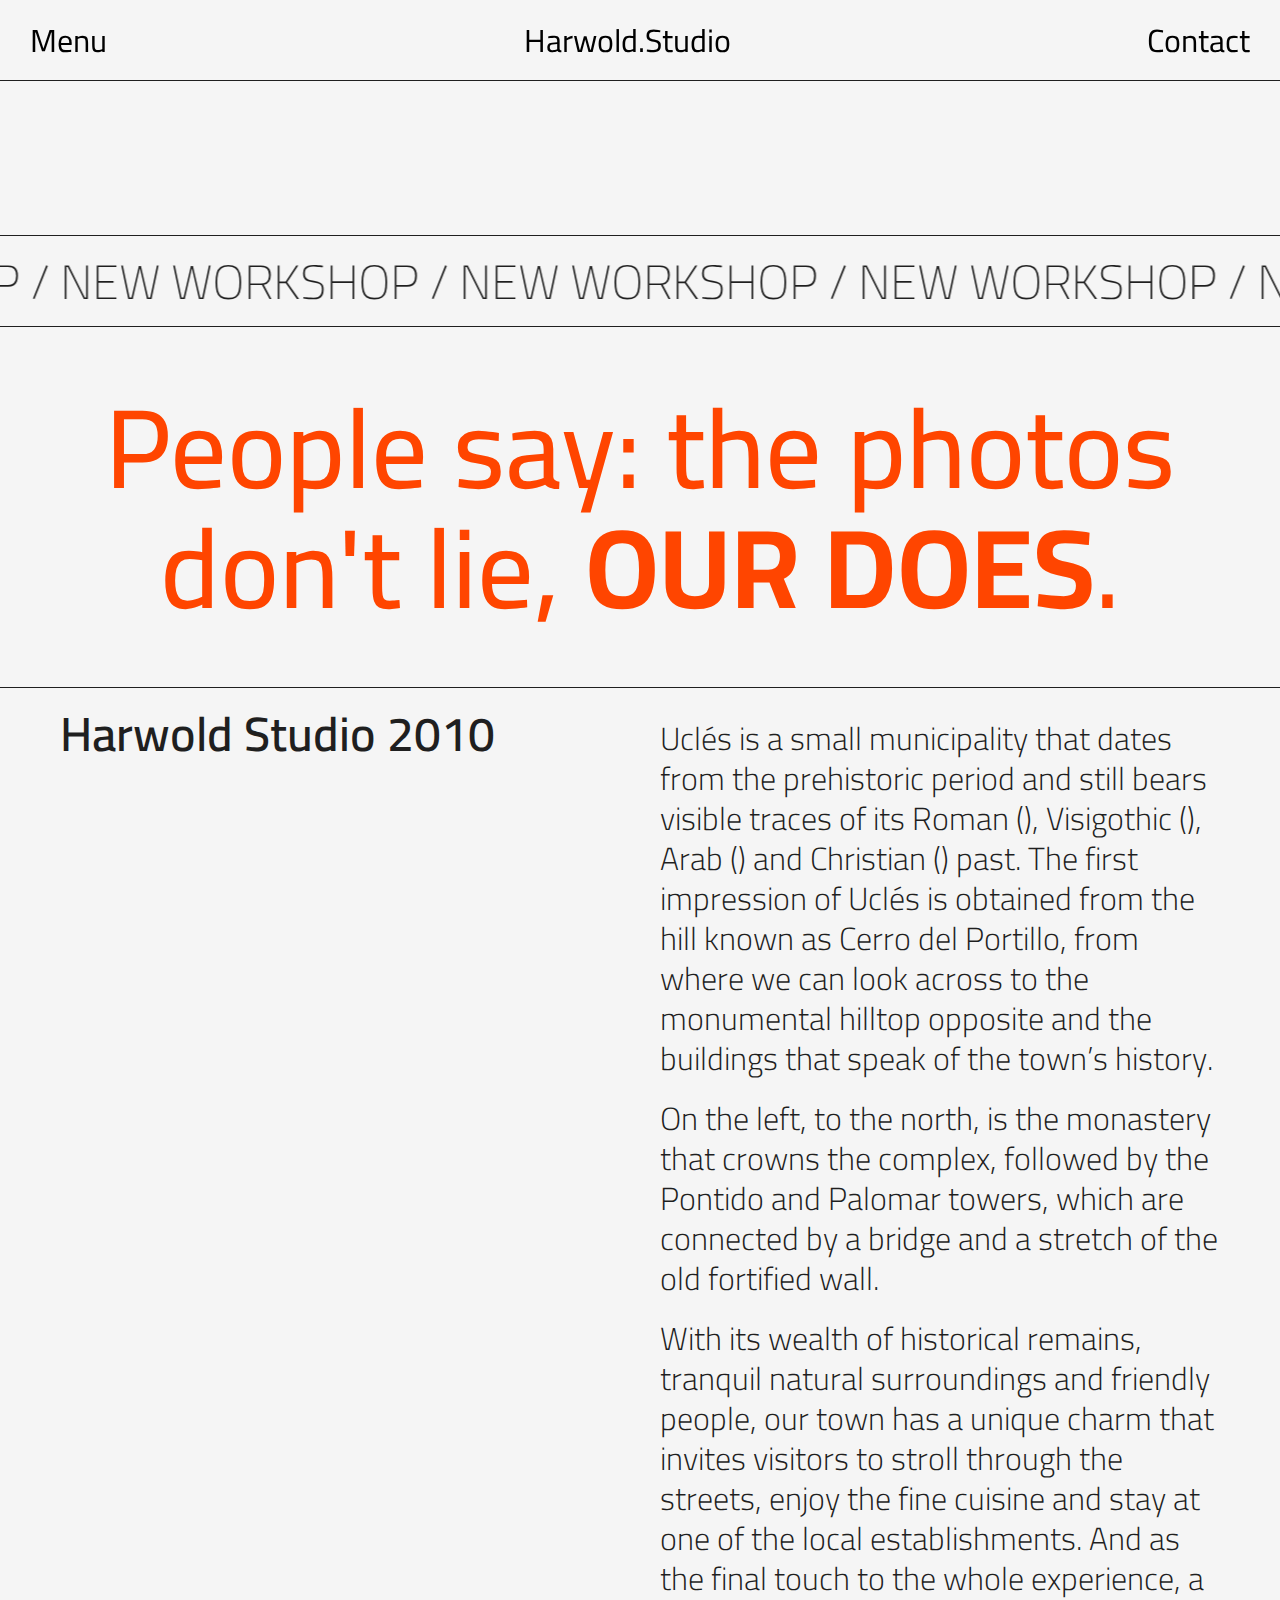
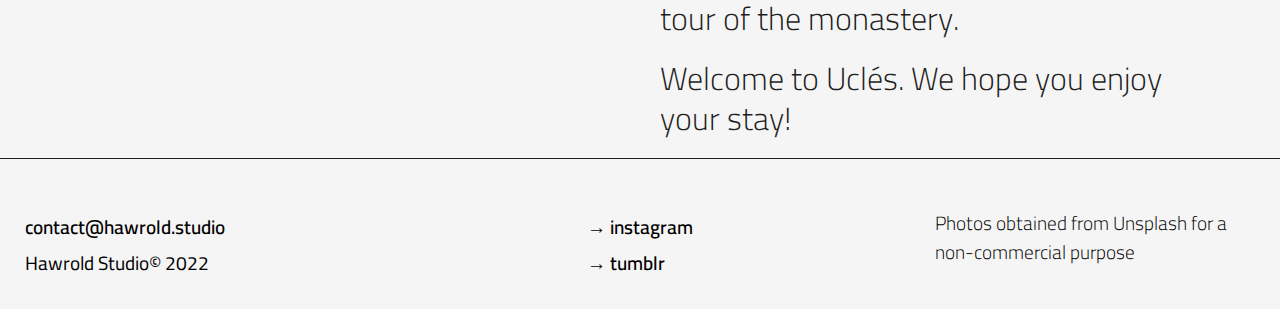
==== index.html @ 2b459b11 "miprimerproyecto" ====
<!DOCTYPE html>
<html lang="en">
<head>
    <meta charset="UTF-8">
    <meta http-equiv="X-UA-Compatible" content="IE=edge">
    <meta name="viewport" content="width=device-width, initial-scale=1.0">
    <link rel="stylesheet" href="css/style.css">
    <link href="https://fonts.googleapis.com/css2?family=Cairo:wght@200;300;400;500;600;700;800;900&family=Space+Mono:ital,wght@0,400;0,700;1,400;1,700&display=swap" rel="stylesheet">
    <title>Inicio</title>
</head>
<body class="bodymedidas">
    <header>
		<nav>
			<ul class="ulmenu">
				<li><a class="alinea" href="menu.html">Menu</a></li>
                <li><a class="alinea" href="index.html">Harwold.Studio</a></li>
				<li><a class="alinea" href="contact.html">Contact</a></li>
			</ul>
		</nav>
	</header> 
    <main>
        <section class="section1">
            <video src="img/index/pexels-cottonbro-5494004.mp4" autoplay muted loop></video>
            <div>
                <marquee width="100%"  scrolldelay="120" scrollamount="20" direction="left" loop="-1"> NEW WORKSHOP / NEW WORKSHOP / NEW WORKSHOP / NEW WORKSHOP / NEW WORKSHOP / NEW WORKSHOP / NEW WORKSHOP /</marquee>
            </div>
            <h1>
                    <span>People say:</span> 
                    <span>the photos don't lie, <strong>OUR DOES</strong>.</span>
            </h1>
            <!--<h1>
                <span class="p-atributo"> (David Lachapelle)</span>
            </h1>-->

        </section>
        <section class="section2 grid-container2">
            <div>
                <h4>Harwold Studio 2010</h4>
            </div>
            <div class="description">
                <p>Uclés is a small municipality that dates from the prehistoric period and still bears visible traces of its Roman (), Visigothic (), Arab () and Christian () past.
        
                    The first impression of Uclés is obtained from the hill known as Cerro del Portillo, from where we can look across to the monumental hilltop opposite and the buildings that speak of the town’s history.<p> On the left, to the north, is the monastery that crowns the complex, followed by the Pontido and Palomar towers, which are connected by a bridge and a stretch of the old fortified wall.</p>
                    
                    <p>With its wealth of historical remains, tranquil natural surroundings and friendly people, our town has a unique charm that invites visitors to stroll through the streets, enjoy the fine cuisine and stay at one of the local establishments. And as the final touch to the whole experience, a tour of the monastery.</p>
                    
                    <p>Welcome to Uclés. We hope you enjoy your stay!</p>
                </p>
            </div>
        </section>
    </main>
    
    <footer id="footer">
        <div>
            <ul>
                <ol><a class="col col3" href="mailto:contact@rhawrold.studio">contact@hawrold.studio</a></ol>
                <ol class="col">Hawrold Studio© 2022</ol>
            </ul>
        </div>
        <div>
            <ul>
                <ol><a class="col col3" href="https://www.instagram.com/tammose/">→ instagram</a></ol>
                <ol><a class="col col3" href="https://www.behance.net/tamose">→ tumblr</a></ol>
            </ul>
        </div>
        <div>
            <ul>
                <p class="col col2">Photos obtained from Unsplash
                    for a non-commercial purpose</p>
            </ul>
        </div>
</footer>
</body>
</html>
---- css/style.css ----
* {
    margin: 0;
    padding: 0;
}

/*Para que los links no tengan subrayado*/
a:link,
a:visited,
a:active {
    text-decoration: none;
}

/* ---BODY--- */

body {
    background: floralwhite;
    background: whitesmoke;
    width: 100%;
    height: auto;

}


.bodymenu {
    background-color: orangered;
}




/* ---HEADER--- */


header {

    width: auto;
    height: 10%;
    top: 0px;
    position: -webkit-sticky;
    /* Safari */
    position: sticky;

}

/*.header{
border-bottom: 1px solid black;
    }*/

.ulmenu {
    display: flex;
    justify-content: space-between;

}

li {
    display: inline-block;
    margin: 10px;
}


a {
    color: orangered;
    /*color: yellow;*/
    color: #1f1f1f;
    font-family: 'Cairo', sans-serif;
    font-size: 2rem;
    padding-left: 20px;
    padding-right: 20px;
}

.alinea:hover {
    text-decoration-line: underline;
}

.ainfo {
    color: orangered;
    font-family: 'Cairo', sans-serif;
    font-size: 2rem;
    padding-left: 20px;
    padding-right: 20px;
}



/* atributo al LOGO */
.logo {
    width: 40px;
    height: auto;
}

/*---img INDEX ---*/

main {
    width: 100%;
    overflow: hidden;
}

.section1 {

    border-top: 1px solid #1f1f1f;
    text-align: center;
}

video {
    object-fit: cover;
    width: 100%;
    height: 50%;
    z-index: -1;

}

h1 {
    font-family: 'Cairo', sans-serif;
    color: #1f1f1f;
    color: orangered;
    font-weight: 500;
    font-size: 7rem;
    line-height: 120px;
    text-align: center;
    padding: 60px;
    margin-top: 0px;
}

.p-atributo {
    font-size: 3rem;
}


marquee {
    width: 100%;
    height: auto;
    font-weight: 100;
    font-size: 3rem;
    color: orangered;
    color: #1f1f1f;
    background-color: orangered;
    /*background-color: yellow;*/
    background-color: whitesmoke;
    font-family: 'Cairo', sans-serif;
    border-bottom: 1px solid #1f1f1f;
    border-top: 1px solid #1f1f1f;
    display: flex;
    justify-content: end;
    margin-top: 0px;


}

.section2 {
    width: 100%;
    border-top: 1px solid #1f1f1f;


}

.grid-container2 {
    display: grid;
    grid-template-columns: repeat(2, 1fr);
    grid-auto-rows: 1200px;
}


.description {
    font-family: 'Cairo', sans-serif;
    font-weight: 300;
    font-size: 2rem;
    color: #1f1f1f;
    text-align: left;
    padding-right: 60px;
    padding-top: 30px;
    line-height: 2.5rem;
}

h4 {
    font-family: 'Cairo', sans-serif;
    font-weight: 600;
    font-size: 3rem;
    color: #1f1f1f;
    padding-left: 60px;
    text-align: left;
    margin: 0;
}

p {
    margin-bottom: 20px;

}

/*------ MENU ------*/

#ol {
    border-bottom: 1px solid #1f1f1f;
    padding-left: 90px;

}

.olmenu {
    font-size: 4.3rem;
    color: white;
}

.ulol {
    width: 100%;
    padding-top: 10%;
}



/*--- INFO ---*/



.bodyinfo {
    background-color: rgb(100, 100, 100);
}



h5 {
    font-family: 'Cairo', sans-serif;
    font-weight: 600;
    font-size: 10rem;
    color: #1f1f1f;
    padding: 30px;
    margin: 0px;
}

.grid-container3 {
    display: grid;
    grid-template-columns: repeat(3, 1fr);
    grid-auto-rows: auto;
    grid-gap: 30px;
    margin: 30px;
}

.item1:nth-child(5) {
    grid-column-start: span 2;

}

.item1 {
    width: 100%;
    overflow: hidden;
}

.imginfo {
    width: 85%;
    /*border: 1px solid orangered;*/

}

/*----trying animation-----*/

.slide-top {
    -webkit-animation: slide-top 3s cubic-bezier(0.165, 0.840, 0.440, 1.000) both;
    animation: slide-top 3s cubic-bezier(0.165, 0.840, 0.440, 1.000) both;
}

/* ----------------------------------------------
 * Generated by Animista on 2021-12-4 12:16:3
 * Licensed under FreeBSD License.
 * See http://animista.net/license for more info. 
 * w: http://animista.net, t: @cssanimista
 * ---------------------------------------------- */

/**
 * ----------------------------------------
 * animation slide-top
 * ----------------------------------------
 */
@-webkit-keyframes slide-top {
    0% {
        -webkit-transform: translateY(0);
        transform: translateY(0);
    }

    100% {
        -webkit-transform: translateY(-100px);
        transform: translateY(-100px);
    }
}

@keyframes slide-top {
    0% {
        -webkit-transform: translateY(0);
        transform: translateY(0);
    }

    100% {
        -webkit-transform: translateY(-100px);
        transform: translateY(-100px);
    }
}




.pinfo {
    font-family: 'Cairo', sans-serif;
    font-weight: 800;
    font-size: 2rem;
    color: #1f1f1f;
    margin: 0;
}

.pinfo2 {
    font-family: 'Cairo', sans-serif;
    font-weight: 400;
    font-size: 1.5rem;
    color: #1f1f1f;
}

.pinfo3 {
    font-family: 'Cairo', sans-serif;
    font-weight: 400;
    font-size: 1.3rem;
    line-height: 2rem;
    color: #1f1f1f;
    width: 80%;
}

/*---- WEDDING GRIDS ----*/




section {
    display: block;
    width: 100%;
    height: auto;
    overflow: hidden;
    /*display: flex;
    flex-direction: column;*/
}

h2 {
    width: 100%;
    height: auto;
    position: relative;
    margin-top: 0px;
    padding-top: 50px;
    padding-bottom: 30px;
    border-top: 1px solid #1f1f1f;

    color: orangered;
    /*color: yellow;*/
    -webkit-text-stroke: 0.75px #1f1f1f;
    font-family: 'Cairo', sans-serif;
    font-weight: 500;
    font-size: 6.5rem;
    text-align: center;
    line-height: 120px;
}

.grid-container {
    display: grid;
    grid-template-columns: repeat(2, 1fr);
    grid-auto-rows: 900px;
    grid-gap: 0px;
    /*border-left: 1px solid black;*/

}

.item:nth-child(3) {
    grid-column-start: span 2;

}

.item:nth-child(6) {
    grid-column-start: span 2;
}

.item {
    overflow: hidden;
    height: 840px;
    padding: 30px;
    /*border-top: 1px solid black;
    border-right:1px solid black;*/
}

.imagenlove {
    width: 100%;
    height: 85%;
    object-fit: cover;
}

.imagen:hover {
    filter: opacity(.5);
}

@keyframes mianimation {}

h3 {
    border-top: 1px solid #1f1f1f;
    font-family: 'Cairo', sans-serif;
    font-weight: 400;
    font-size: 2rem;
    color: orangered;
    line-height: 2rem;
    /*color: yellow;*/
    margin-top: 40px;
    padding-bottom: 0px;

}

/*------FASHION----------*/


.item3:nth-child(2) {
    grid-column-start: span 2;
}

.item3:nth-child(3) {
    grid-column-start: span 3;
}

.item3:nth-child(5) {
    grid-column-start: span 2;
}



/*-------CONTACT---------*/


form {
    display: block;
    justify-content: flex-start;
    font-family: 'Cairo', sans-serif;
    font-weight: 400;
    font-size: 2rem;
    color: orangered;
    width: 50%;
    margin: 0%;
}

.dentrodebox {
    font-size: 4rem;
    font-family: 'Cairo', sans-serif;
    background: none;
    border: 0px;
    width: 800px;
    color: rgb(100, 100, 100);

}

.contact {
    padding-left: 0px;
    padding-right: 100px;
    width: 250px;
    margin: 0;
}


/*----FOOTER-----*/




#footer {
    width: 100%;
    height: 100px;
    border-top: 1px solid #1f1f1f;
    display: flex;
    justify-content: space-between;
    padding-top: 50px;
    bottom: 0;
}

.col {
    color: orangered;
    /*color: yellow;*/
    color: black;
    font-family: 'Cairo', sans-serif;
    font-size: 1.2rem;
    padding-left: 25px;
    padding-right: 25px;
    width: 320px;


}

.col2 {
    line-height: 150%;
    font-weight: 300;
    text-align: right;
}

.col3 {
    font-weight: 600;
    font-size: 1.3rem;

}



/*-----------------------------------*/
/*---- RESPONSIVE (AYUDAME JEBUS)----*/

@media(min-width: 320px) {


    a {
        color: orangered;
        /*color: yellow;*/
        color: #1f1f1f;
        font-family: 'Cairo', sans-serif;
        font-size: 1.2rem;
        padding-left: 5px;
        padding-right: 5px;
    }

    .ainfo {
        color: orangered;
        font-family: 'Cairo', sans-serif;
        font-size: 1.2rem;
        padding-left: 5px;
        padding-right: 5px;
    }


    /*--INDEX---*/

    marquee {
        font-size: 1.5rem;
    }

    .section2 {
        width: 100%;
        padding-top: 0px;


    }

    .grid-container2 {
        display: grid;
        grid-template-columns: repeat(1, 1fr);
        grid-auto-rows: auto;
    }


    .description {
        font-size: 1rem;
        padding-right: 20px;
        padding-left: 20px;
        padding-top: 40px;
        line-height: 1.3rem;
    }

    h4 {
        font-size: 2rem;
        padding-left: 20px;
        text-align: left;
        margin: 0;
    }

    p {
        margin-bottom: 20px;

    }

    /*------ MENU ------*/

    #ol {
        padding-left: 20px;

    }

    .olmenu {
        font-size: 2.3rem;
    }

    .ulol {
        width: 100%;
        padding-top: 30%;
    }

    /*------ INFO ------*/

    h5 {
        font-size: 5rem;
        padding: 30px;
    }

    .grid-container3 {
        display: grid;
        grid-template-columns: repeat(1, 1fr);
        grid-auto-rows: auto;
        grid-gap: 10px;
        margin: 10px;
    }

    .item1:nth-child(5) {
        grid-column-start: span 1;

    }

    .item1 {
        width: 100%;
        overflow: hidden;
    }

    .imginfo {
        width: 85%;
        /*border: 1px solid orangered;*/
    }

    .pinfo {
        font-family: 'Cairo', sans-serif;
        font-weight: 800;
        font-size: 2rem;
        color: #1f1f1f;
        margin: 0;
    }

    .pinfo2 {
        font-family: 'Cairo', sans-serif;
        font-weight: 400;
        font-size: 1.5rem;
        color: #1f1f1f;
    }

    .pinfo3 {
        font-family: 'Cairo', sans-serif;
        font-weight: 400;
        font-size: 1.3rem;
        line-height: 2rem;
        color: #1f1f1f;
        width: 80%;
    }

    /*--Wedding--*/

    h1 {
        font-size: 3.1rem;
        text-align: center;
        line-height: 60px;
    }

    .grid-container {
        display: grid;
        grid-template-columns: repeat(1, 1fr);
        grid-auto-rows: 430px;

    }

    .item:nth-child(3) {
        grid-column-start: span 1;

    }

    .item:nth-child(6) {
        grid-column-start: span 1;
    }

    .item {
        height: 380px;
        padding: 20px;
    }

    h3 {
        font-size: 1.5rem;
        color: orangered;
        /*color: yellow;*/
        margin-top: 20px;
        padding-bottom: 0px;

    }

    .imagenlove {
        width: 100%;
        height: 85%;
        object-fit: cover;
    }

    /*------FASHION----------*/


    .item3:nth-child(2) {
        grid-column-start: span 1;
    }

    .item3:nth-child(3) {
        grid-column-start: span 1;
    }

    .item3:nth-child(5) {
        grid-column-start: span 1;
    }

    /*-------CONTACT---------*/


    form {
        font-family: 'Cairo', sans-serif;
        font-weight: 400;
        font-size: 2rem;
        color: orangered;
    }

    .dentrodebox {
        font-size: 1.7rem;
        width: 310px;


    }

    .contact {
        padding-left: 0px;
        padding-right: 100px;
        width: 250px;
    }

    /*---FOOTER---*/

    .col {
        font-size: 1.2rem;
        padding-left: 25px;
        padding-right: 25px;
        width: 250px;
        text-align: left;
    }

    #footer {
        width: 100%;
        flex-direction: column;
        padding-top: 50px;

    }

}

@media screen and (min-width: 768px) {



    a {
        color: orangered;
        /*color: yellow;*/
        color: black;
        font-family: 'Cairo', sans-serif;
        font-size: 1.5rem;
        padding-left: 20px;
        padding-right: 20px;
    }

    .ainfo {
        color: orangered;
        font-family: 'Cairo', sans-serif;
        font-size: 1.5rem;
        padding-left: 20px;
        padding-right: 20px;
    }

    h1 {
        font-size: 5.5rem;
        text-align: center;
        line-height: 100px;
    }

    /*--INDEX---*/

    marquee {
        font-size: 3rem;
    }

    .section2 {
        padding-top: 0px;


    }

    .grid-container2 {
        display: grid;
        grid-template-columns: repeat(2, 1fr);
        grid-auto-rows: auto;
    }

    .description {
        font-size: 1.2rem;
        text-align: left;
        padding-right: 20px;
        padding-top: 20px;
        line-height: 1.5rem;
    }

    h4 {
        font-size: 2rem;
        padding-left: 20px;
        text-align: left;
        margin: 0;
    }

    p {
        margin-bottom: 20px;

    }

    /*------ MENU ------*/

    #ol {
        padding-left: 90px;

    }

    .olmenu {
        font-size: 4.3rem;
    }

    .ulol {
        width: 100%;
        padding-top: 20%;
    }

    /*------ INFO ------*/

    h5 {
        font-size: 10rem;
        padding: 30px;
    }

    .grid-container3 {
        display: grid;
        grid-template-columns: repeat(3, 1fr);
        grid-auto-rows: auto;
        grid-gap: 30px;
        margin: 30px;
    }

    .item1:nth-child(5) {
        grid-column-start: span 2;

    }

    .item1 {
        width: 100%;
        overflow: hidden;
    }

    .imginfo {
        width: 85%;
        /*border: 1px solid orangered;*/
    }

    .pinfo {
        font-family: 'Cairo', sans-serif;
        font-weight: 800;
        font-size: 2rem;
        color: #1f1f1f;
        margin: 0;
    }

    .pinfo2 {
        font-family: 'Cairo', sans-serif;
        font-weight: 400;
        font-size: 1.5rem;
        color: #1f1f1f;
    }

    .pinfo3 {
        font-family: 'Cairo', sans-serif;
        font-weight: 400;
        font-size: 1.3rem;
        line-height: 2rem;
        color: #1f1f1f;
        width: 80%;
    }



    /*--Wedding--*/


    .grid-container {
        display: grid;
        grid-template-columns: repeat(2, 1fr);
        grid-auto-rows: 490px;
    }

    .item:nth-child(3) {
        grid-column-start: span 2;

    }

    .item:nth-child(6) {
        grid-column-start: span 2;
    }

    .item {
        height: 430px;
    }

    .imagenlove {
        width: 100%;
        height: 85%;
        object-fit: cover;
    }

    h3 {
        border-top: 1px solid black;
        font-family: 'Cairo', sans-serif;
        font-weight: 400;
        font-size: 1.5rem;
        color: orangered;
        /*color: yellow;*/
        margin-top: 30px;
        padding-bottom: 0px;

    }

    /*------FASHION----------*/


    .item3:nth-child(2) {
        grid-column-start: span 2;
    }

    .item3:nth-child(3) {
        grid-column-start: span 3;
    }

    .item3:nth-child(5) {
        grid-column-start: span 2;
    }

    /*-------CONTACT---------*/


    form {
        font-size: 1.8rem;

    }

    .dentrodebox {
        font-size: 3.8rem;
        width: 750px;

    }

    .contact {
        padding-left: 0px;
        padding-right: 100px;
        width: 250px;
    }

    /*---FOOTER---*/

    .col {
        font-size: 1rem;
        padding-left: 25px;
        padding-right: 25px;
        width: 250px;
    }

    #footer {
        width: 100%;
        flex-direction: row;
        padding-top: 50px;
    }
}




@media screen and (min-width: 1200px) {


    a {
        color: orangered;
        /*color: yellow;*/
        color: black;
        font-family: 'Cairo', sans-serif;
        font-size: 2rem;
        padding-left: 20px;
        padding-right: 20px;
    }

    .ainfo {
        color: orangered;
        font-family: 'Cairo', sans-serif;
        font-size: 2rem;
        padding-left: 20px;
        padding-right: 20px;
    }

    h1 {
        font-size: 7rem;
        text-align: center;
        line-height: 120px;
    }

    /*--INDEX---*/

    marquee {
        font-size: 3rem;
    }

    .section2 {
        padding-top: 0px;


    }

    .grid-container2 {
        display: grid;
        grid-template-columns: repeat(2, 1fr);
        grid-auto-rows: auto;
    }


    .description {
        font-size: 2rem;
        text-align: left;
        padding-right: 60px;
        padding-top: 30px;
        line-height: 2.5rem;
    }

    h4 {
        font-size: 3rem;
        padding-left: 60px;
        text-align: left;
        margin: 0;
    }

    p {
        margin-bottom: 20px;

    }

    /*------ MENU ------*/

    #ol {
        padding-left: 90px;

    }

    .olmenu {
        font-size: 4.3rem;
    }

    .ulol {
        width: 100%;
        padding-top: 10%;
    }

    /*------ INFO ------*/

    h5 {
        font-size: 10rem;
        padding: 30px;
    }

    .grid-container3 {
        display: grid;
        grid-template-columns: repeat(3, 1fr);
        grid-auto-rows: auto;
        grid-gap: 30px;
        margin: 30px;
    }

    .item1:nth-child(5) {
        grid-column-start: span 2;

    }

    .item1 {
        width: 100%;
        overflow: hidden;
    }

    .imginfo {
        width: 85%;
        /*border: 1px solid orangered;*/
    }

    .pinfo {
        font-family: 'Cairo', sans-serif;
        font-weight: 800;
        font-size: 2rem;
        color: #1f1f1f;
        margin: 0;
    }

    .pinfo2 {
        font-family: 'Cairo', sans-serif;
        font-weight: 400;
        font-size: 1.5rem;
        color: #1f1f1f;
    }

    .pinfo3 {
        font-family: 'Cairo', sans-serif;
        font-weight: 400;
        font-size: 1.3rem;
        line-height: 2rem;
        color: #1f1f1f;
        width: 80%;
    }


    /*--Wedding--*/


    .grid-container {
        grid-auto-rows: 800px;
        display: grid;
        grid-template-columns: repeat(2, 1fr);

    }

    .item:nth-child(3) {
        grid-column-start: span 2;

    }

    .item:nth-child(6) {
        grid-column-start: span 2;
    }

    .item {
        height: 760px;
    }

    h3 {
        font-size: 2rem;
        color: orangered;
        /*color: yellow;*/
        margin-top: 40px;
        padding-bottom: 0px;

    }

    .imagenlove {
        width: 100%;
        height: 85%;
        object-fit: cover;
    }

    /*------FASHION----------*/


    .item3:nth-child(2) {
        grid-column-start: span 2;
    }

    .item3:nth-child(3) {
        grid-column-start: span 3;
    }

    .item3:nth-child(5) {
        grid-column-start: span 2;
    }

    /*-------CONTACT---------*/


    form {
        font-size: 2rem;
    }

    .dentrodebox {
        font-size: 4rem;
        width: 800px;

    }

    .contact {
        padding-left: 0px;
        padding-right: 100px;
        width: 250px;
    }

    /*---FOOTER---*/

    .col {
        font-size: 1.2rem;
        padding-left: 25px;
        padding-right: 25px;
        width: 320px;
    }

    #footer {
        width: 100%;
        flex-direction: row;
        padding-top: 50px;
    }
}
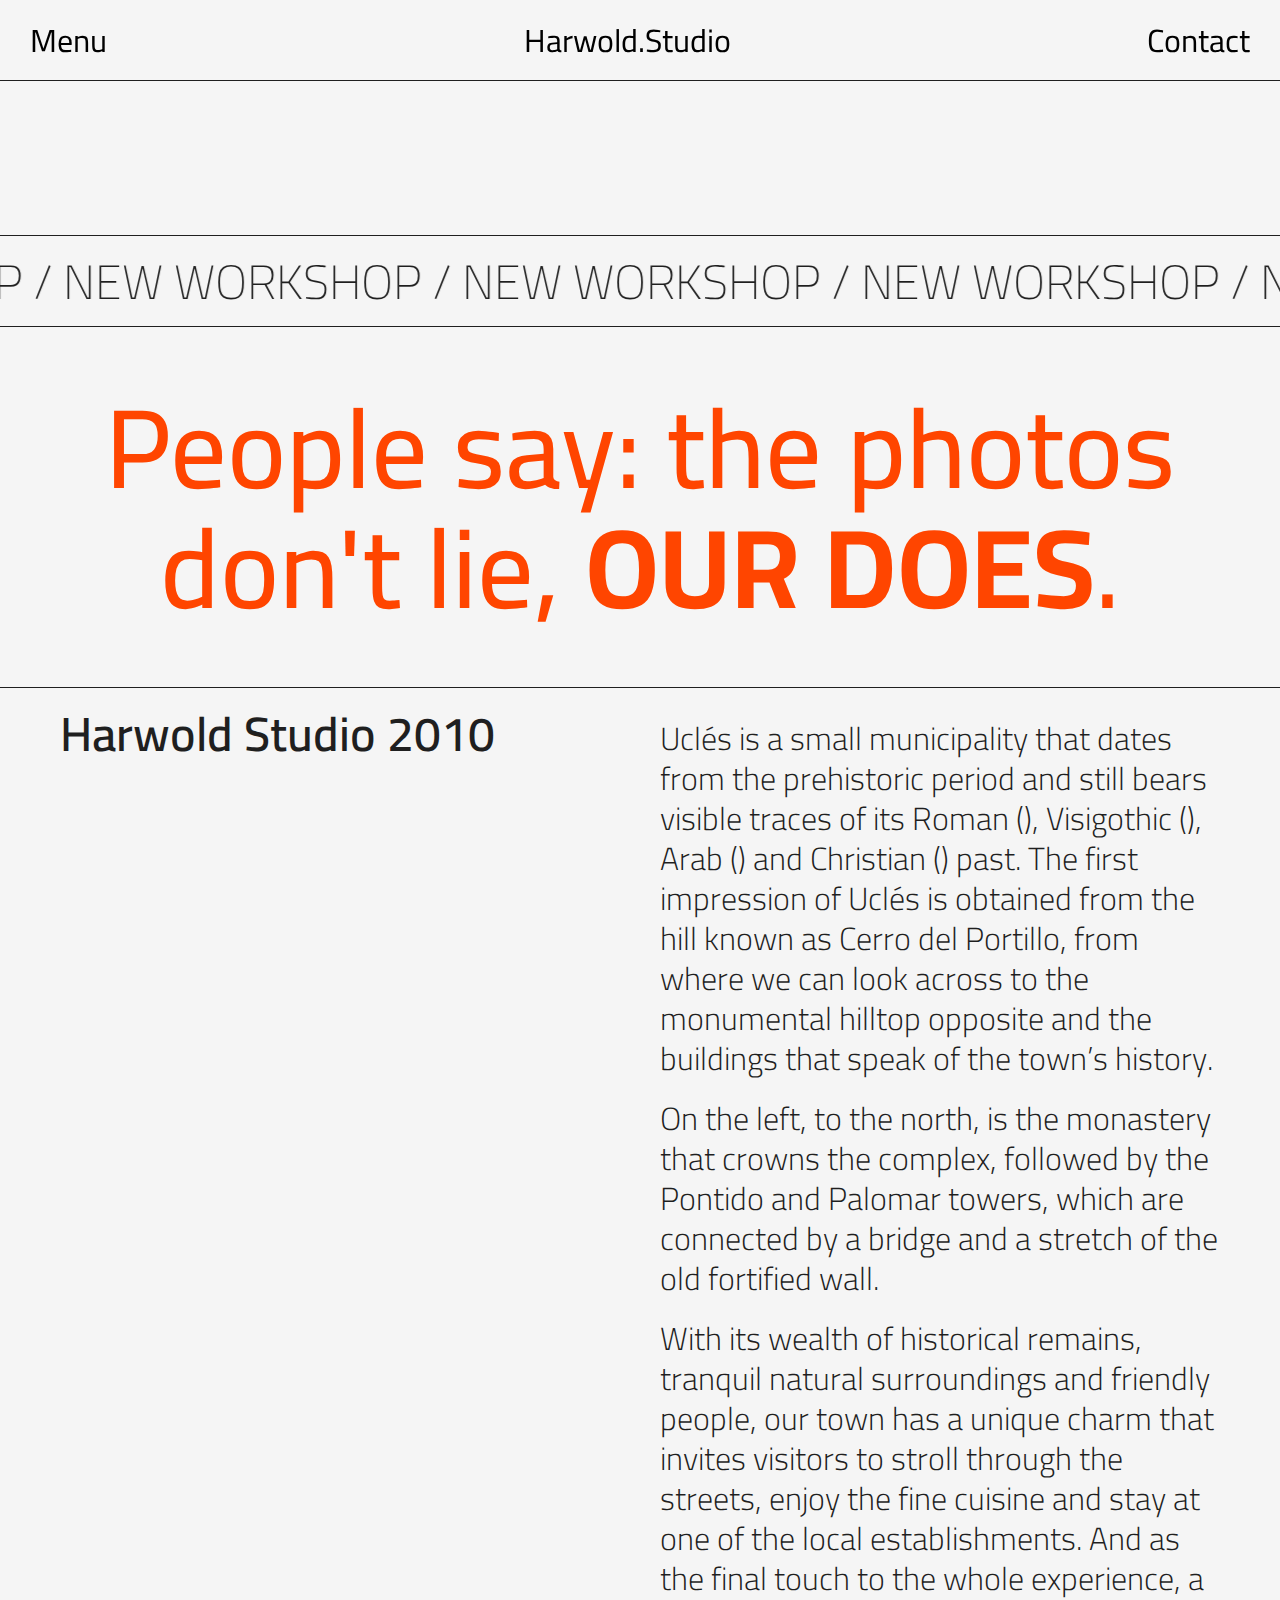
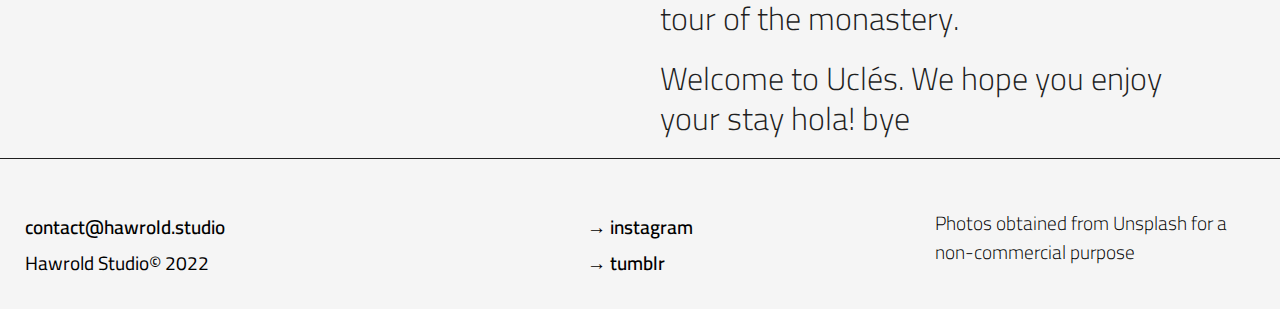
==== commit c7d8930a: "agrege un bye en el index" ====
--- a/index.html
+++ b/index.html
@@ -44,7 +44,7 @@
                     
                     <p>With its wealth of historical remains, tranquil natural surroundings and friendly people, our town has a unique charm that invites visitors to stroll through the streets, enjoy the fine cuisine and stay at one of the local establishments. And as the final touch to the whole experience, a tour of the monastery.</p>
                     
-                    <p>Welcome to Uclés. We hope you enjoy your stay!</p>
+                    <p>Welcome to Uclés. We hope you enjoy your stay hola! bye</p>
                 </p>
             </div>
         </section>
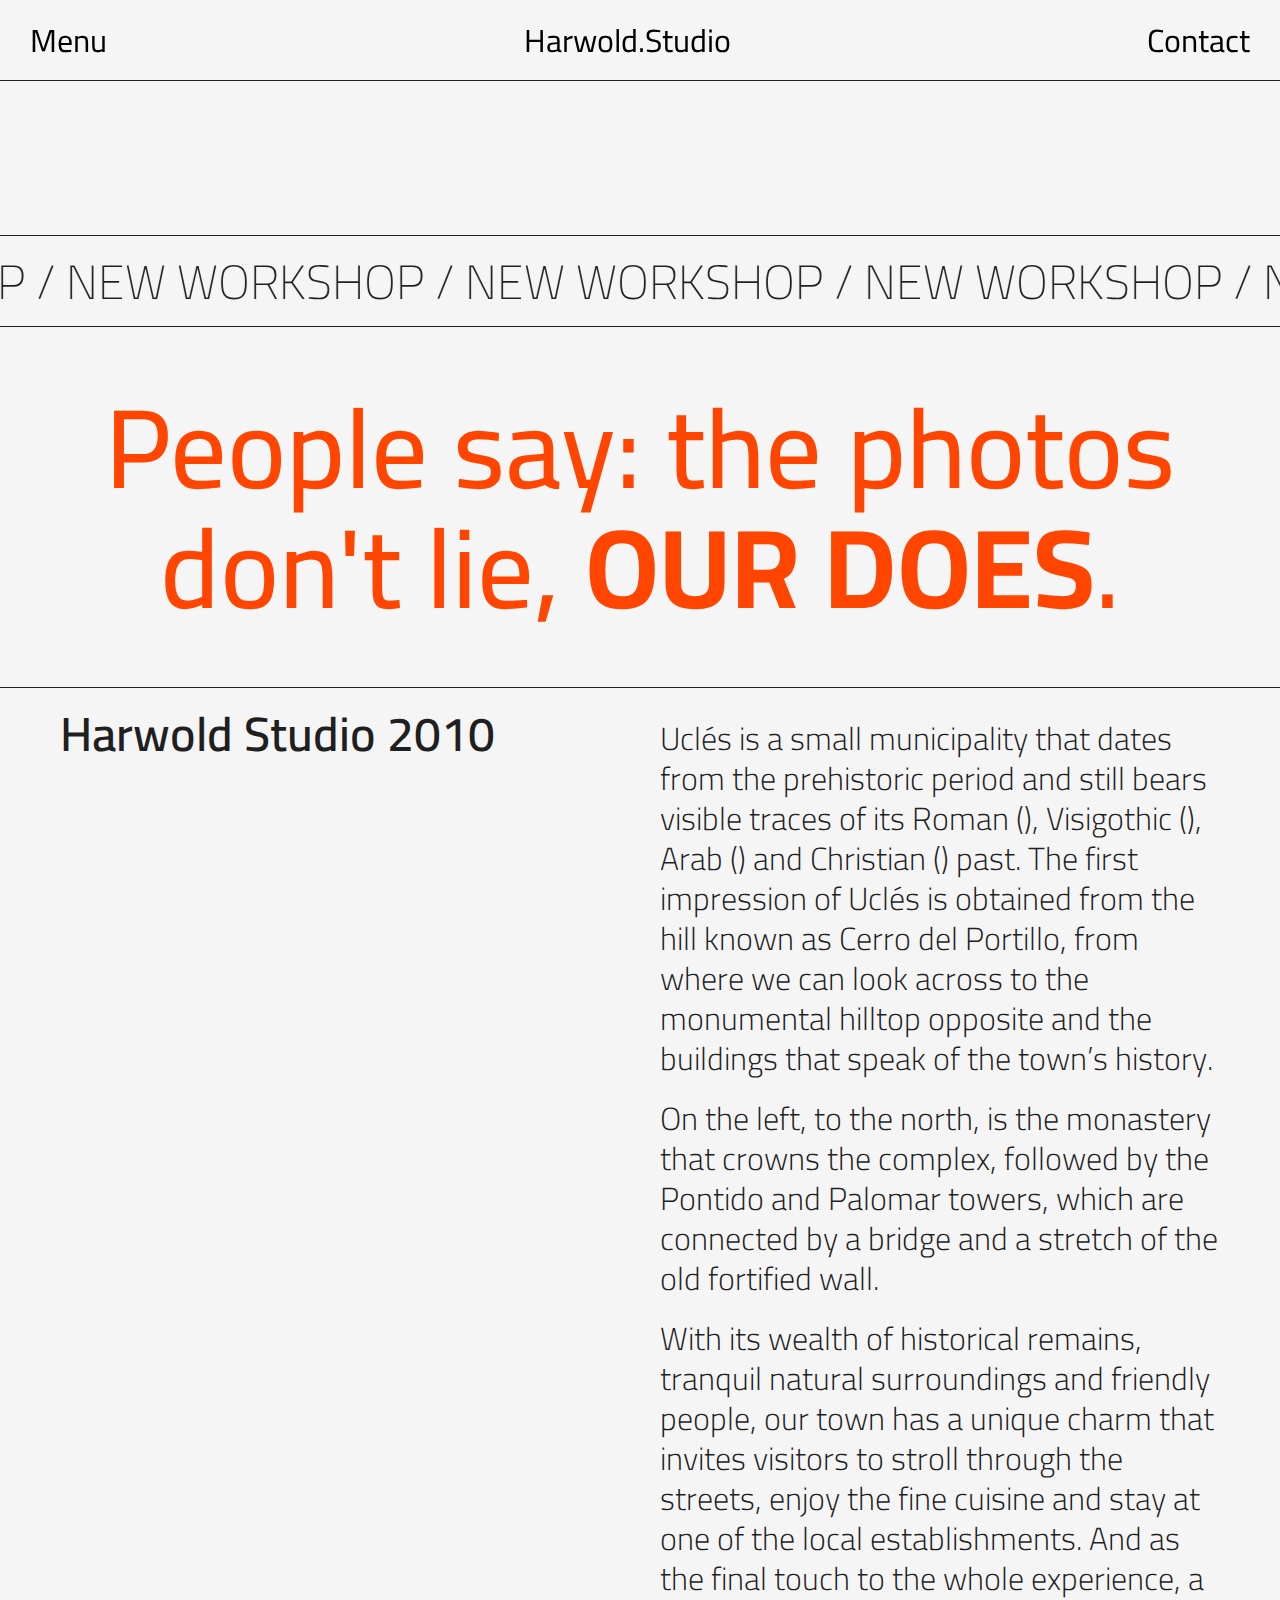
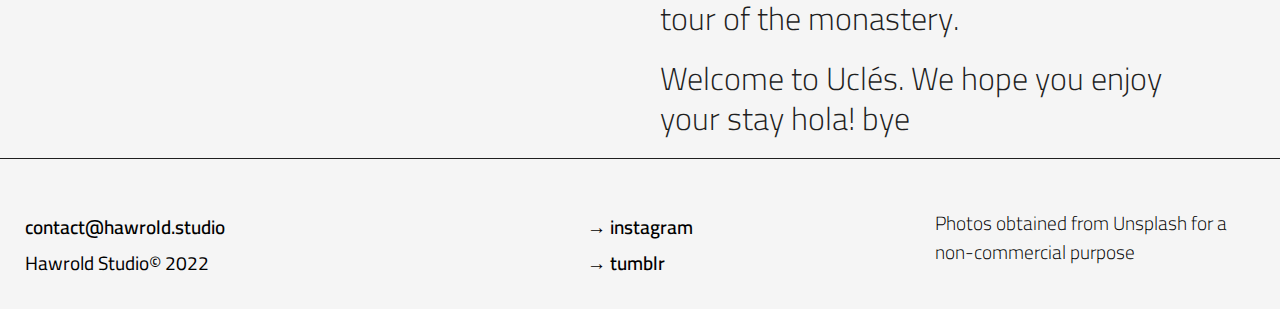
==== commit b070a0e4: "probandoPat" ====
--- a/index.html
+++ b/index.html
@@ -49,7 +49,6 @@
             </div>
         </section>
     </main>
-    
     <footer id="footer">
         <div>
             <ul>
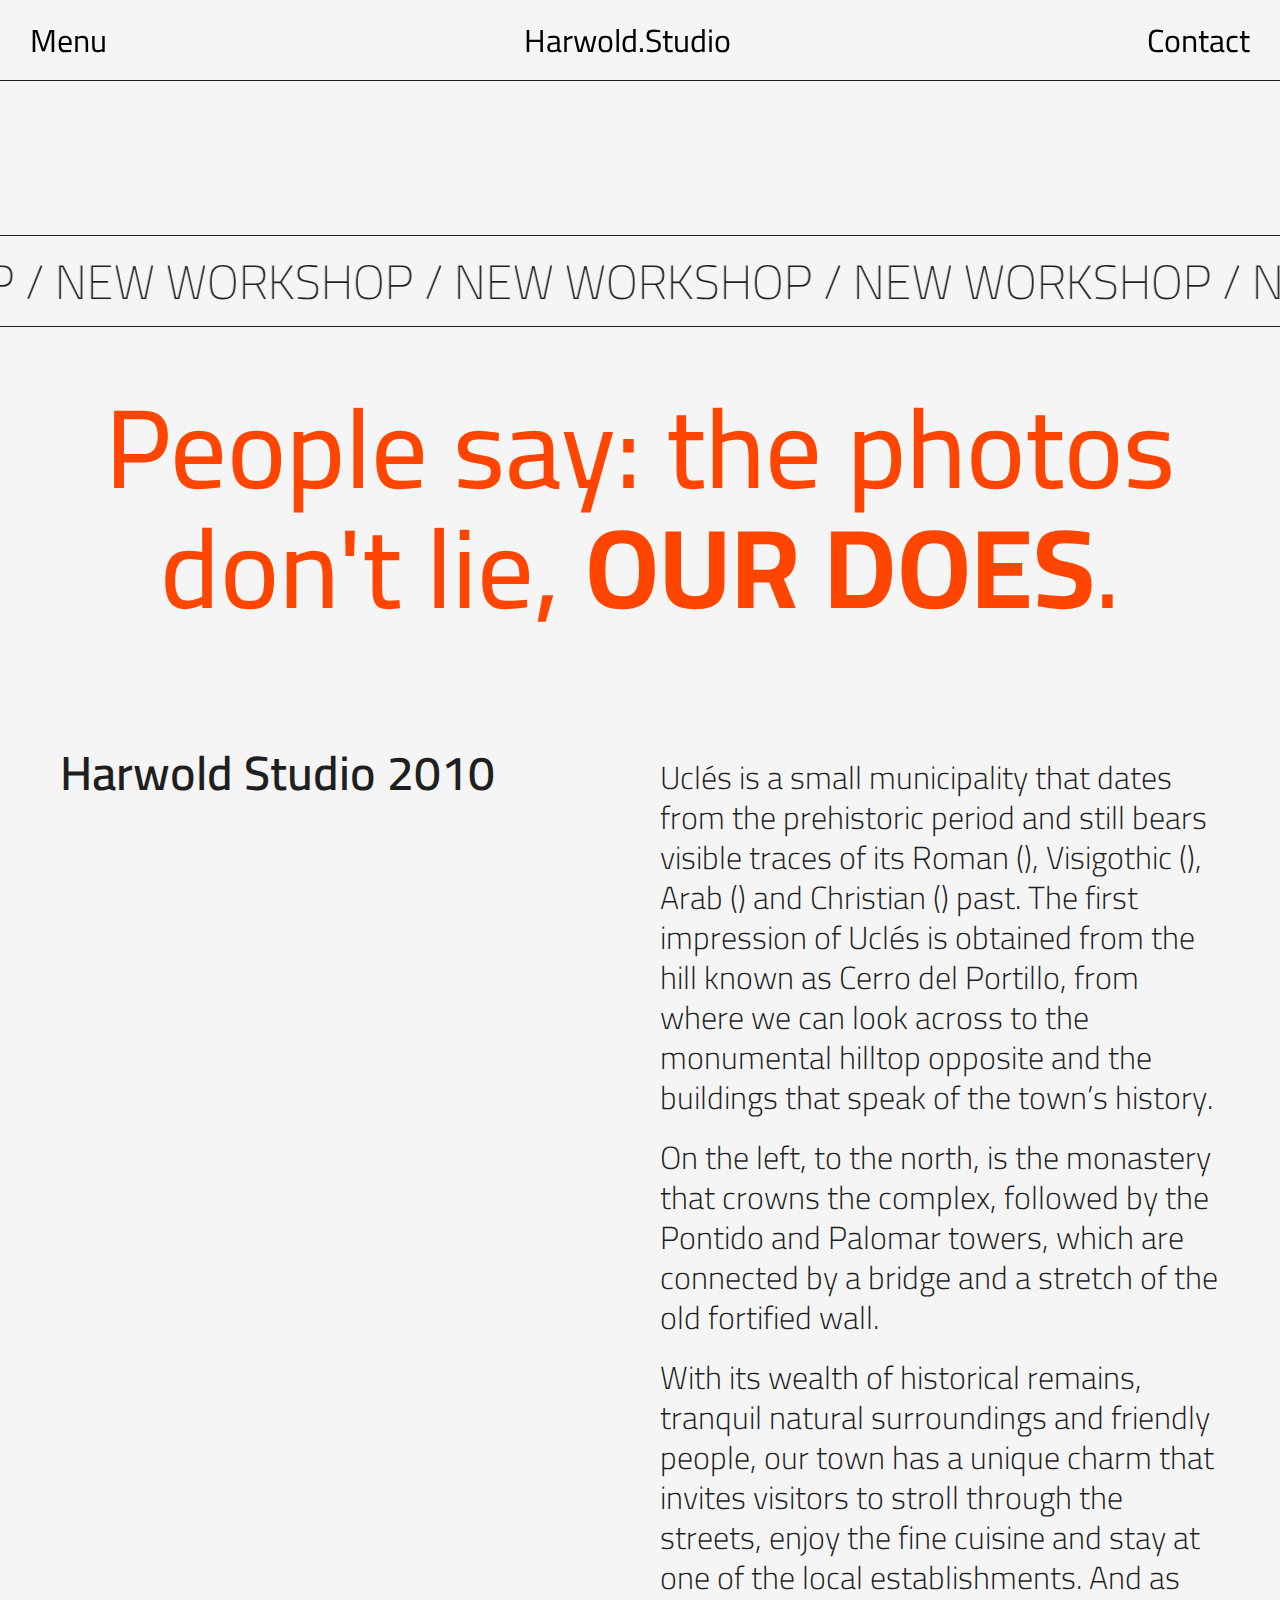
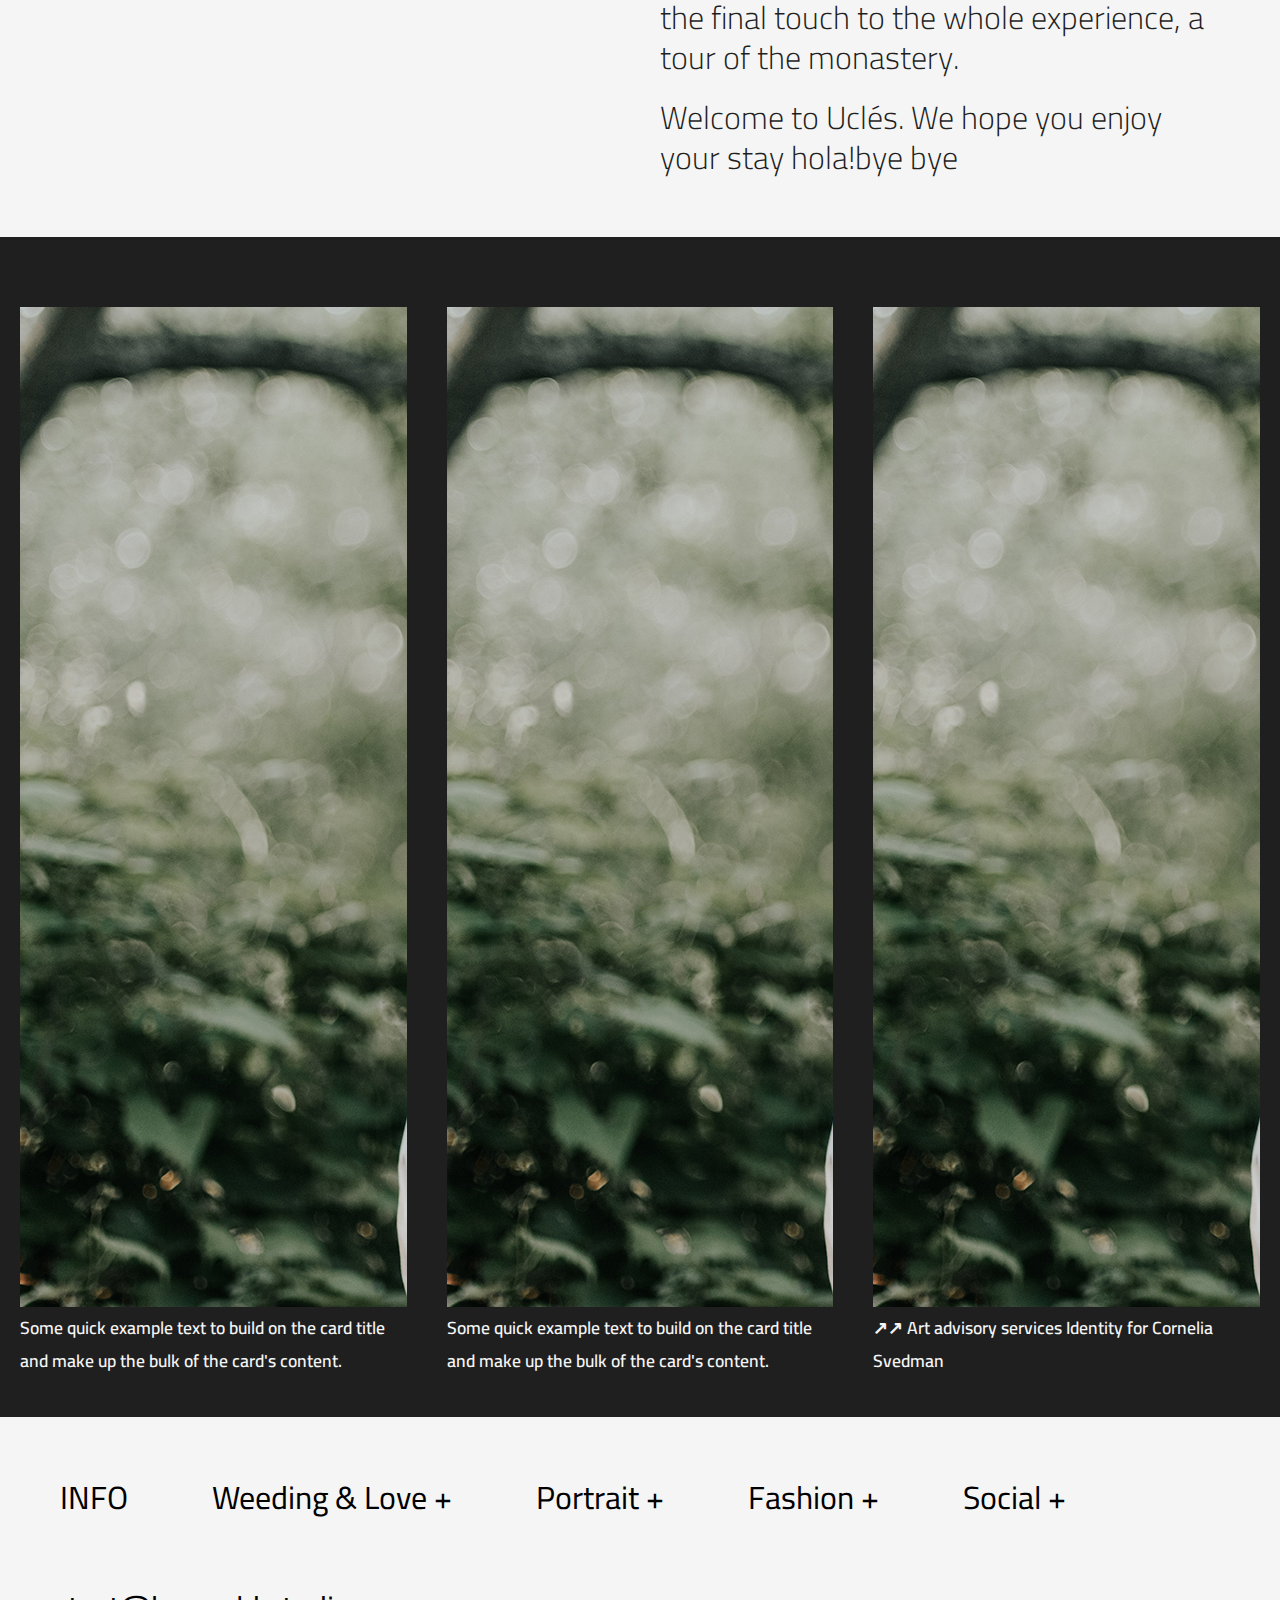
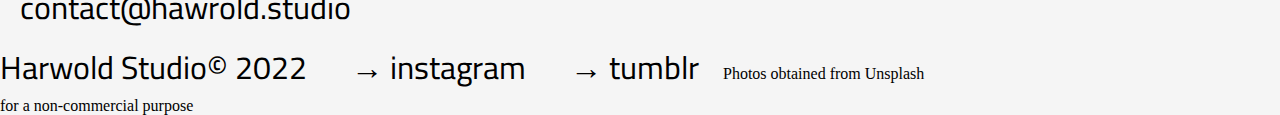
==== commit 1037d175: "incoorporacion de bootstrap a todos los htmls, incootpotacion de imagenes a portrait, modificacion e" ====
--- a/index.html
+++ b/index.html
@@ -1,55 +1,104 @@
 <!DOCTYPE html>
 <html lang="en">
+
 <head>
     <meta charset="UTF-8">
     <meta http-equiv="X-UA-Compatible" content="IE=edge">
     <meta name="viewport" content="width=device-width, initial-scale=1.0">
+    <!--css bootstrap-->
+    <link href="https://cdn.jsdelivr.net/npm/bootstrap@5.1.3/dist/css/bootstrap.min.css" rel="stylesheet"
+        integrity="sha384-1BmE4kWBq78iYhFldvKuhfTAU6auU8tT94WrHftjDbrCEXSU1oBoqyl2QvZ6jIW3" crossorigin="anonymous">
     <link rel="stylesheet" href="css/style.css">
-    <link href="https://fonts.googleapis.com/css2?family=Cairo:wght@200;300;400;500;600;700;800;900&family=Space+Mono:ital,wght@0,400;0,700;1,400;1,700&display=swap" rel="stylesheet">
+    <link
+        href="https://fonts.googleapis.com/css2?family=Cairo:wght@200;300;400;500;600;700;800;900&family=Space+Mono:ital,wght@0,400;0,700;1,400;1,700&display=swap"
+        rel="stylesheet">
     <title>Inicio</title>
 </head>
+
 <body class="bodymedidas">
     <header>
-		<nav>
-			<ul class="ulmenu">
-				<li><a class="alinea" href="menu.html">Menu</a></li>
+        <nav>
+            <ul class="ulmenu">
+                <li><a class="alinea" href="menu.html">Menu</a></li>
                 <li><a class="alinea" href="index.html">Harwold.Studio</a></li>
-				<li><a class="alinea" href="contact.html">Contact</a></li>
-			</ul>
-		</nav>
-	</header> 
+                <li><a class="alinea" href="contact.html">Contact</a></li>
+            </ul>
+        </nav>
+    </header>
     <main>
         <section class="section1">
-            <video src="img/index/pexels-cottonbro-5494004.mp4" autoplay muted loop></video>
+            <video class="conteiner-fluid" src="img/index/pexels-cottonbro-5494004.mp4" autoplay muted loop></video>
             <div>
-                <marquee width="100%"  scrolldelay="120" scrollamount="20" direction="left" loop="-1"> NEW WORKSHOP / NEW WORKSHOP / NEW WORKSHOP / NEW WORKSHOP / NEW WORKSHOP / NEW WORKSHOP / NEW WORKSHOP /</marquee>
+                <marquee width="100%" scrolldelay="120" scrollamount="20" direction="left" loop="-1"> NEW WORKSHOP / NEW
+                    WORKSHOP / NEW WORKSHOP / NEW WORKSHOP / NEW WORKSHOP / NEW WORKSHOP / NEW WORKSHOP /</marquee>
             </div>
             <h1>
-                    <span>People say:</span> 
-                    <span>the photos don't lie, <strong>OUR DOES</strong>.</span>
+                <span>People say:</span>
+                <span>the photos don't lie, <strong>OUR DOES</strong>.</span>
             </h1>
             <!--<h1>
                 <span class="p-atributo"> (David Lachapelle)</span>
             </h1>-->
 
         </section>
-        <section class="section2 grid-container2">
+        <section class="pt pb grid-container2">
             <div>
                 <h4>Harwold Studio 2010</h4>
             </div>
             <div class="description">
-                <p>Uclés is a small municipality that dates from the prehistoric period and still bears visible traces of its Roman (), Visigothic (), Arab () and Christian () past.
-        
-                    The first impression of Uclés is obtained from the hill known as Cerro del Portillo, from where we can look across to the monumental hilltop opposite and the buildings that speak of the town’s history.<p> On the left, to the north, is the monastery that crowns the complex, followed by the Pontido and Palomar towers, which are connected by a bridge and a stretch of the old fortified wall.</p>
-                    
-                    <p>With its wealth of historical remains, tranquil natural surroundings and friendly people, our town has a unique charm that invites visitors to stroll through the streets, enjoy the fine cuisine and stay at one of the local establishments. And as the final touch to the whole experience, a tour of the monastery.</p>
-                    
-                    <p>Welcome to Uclés. We hope you enjoy your stay hola! bye</p>
+                <p>Uclés is a small municipality that dates from the prehistoric period and still bears visible traces
+                    of its Roman (), Visigothic (), Arab () and Christian () past.
+
+                    The first impression of Uclés is obtained from the hill known as Cerro del Portillo, from where we
+                    can look across to the monumental hilltop opposite and the buildings that speak of the town’s
+                    history.<p> On the left, to the north, is the monastery that crowns the complex, followed by the
+                        Pontido and Palomar towers, which are connected by a bridge and a stretch of the old fortified
+                        wall.</p>
+
+                    <p>With its wealth of historical remains, tranquil natural surroundings and friendly people, our
+                        town has a unique charm that invites visitors to stroll through the streets, enjoy the fine
+                        cuisine and stay at one of the local establishments. And as the final touch to the whole
+                        experience, a tour of the monastery.</p>
+
+                    <p>Welcome to Uclés. We hope you enjoy your stay hola!bye bye</p>
                 </p>
             </div>
         </section>
     </main>
-    <footer id="footer">
+    <div class="container-fluid cont-index">
+        <div class="card card1">
+            <img src="img/love/carly-rae-hobbins-zNHOIzjJiyA-unsplash.jpg" class="card-img-top imgcard" alt="...">
+            <div class="card-body">
+                <p class="card-text">↗↗ Art advisory services
+                    Identity for Cornelia Svedman﻿</p>
+            </div>
+        </div>
+        <div class="card card1">
+            <img src="img/love/carly-rae-hobbins-zNHOIzjJiyA-unsplash.jpg" class="card-img-top" alt="...">
+            <div class="card-body">
+                <p class="card-text">Some quick example text to build on the card title and make up the bulk of the
+                    card's content.</p>
+            </div>
+        </div>
+        <div class="card card1">
+            <img src="img/love/carly-rae-hobbins-zNHOIzjJiyA-unsplash.jpg" class="card-img-top" alt="...">
+            <div class="card-body">
+                <p class="card-text">Some quick example text to build on the card title and make up the bulk of the
+                    card's content.</p>
+            </div>
+        </div>
+
+    </div>
+    <div>
+        <ul class="list-group list-group-flush ullista">
+            <li class="list-group-item marcolor"><a class="alista" href="info.html">INFO</a></li>
+            <li class="list-group-item marcolor"><a class="alista" href="wedding.html">Weeding & Love +</a></li>
+            <li class="list-group-item marcolor"><a class="alista" href="portrait.html">Portrait +</a></li>
+            <li class="list-group-item marcolor"><a class="alista" href="fashion.html">Fashion +</a></li>
+            <li class="list-group-item marcolor"><a class="alista" href="social.html">Social +</a></li>
+        </ul>
+    </div>
+    <!--<footer id="footer">
         <div>
             <ul>
                 <ol><a class="col col3" href="mailto:contact@rhawrold.studio">contact@hawrold.studio</a></ol>
@@ -68,6 +117,23 @@
                     for a non-commercial purpose</p>
             </ul>
         </div>
-</footer>
+</footer>-->
+    <footer>
+        <div class="conteiner-fluid">
+            <nav class="navbar navbar-expand-lg navbar-light bg-light d-flex justify-content-between">
+                <a class="navbar-brand" href="mailto:contact@rhawrold.studio">contact@hawrold.studio <br> Harwold
+                    Studio© 2022</a>
+                <a class="navbar-brand alinea" href="https://www.instagram.com/tammose/">→ instagram</a>
+                <a class="navbar-brand alinea" href="https://www.behance.net/tamose">→ tumblr</a>
+                <span class="navbar-text">Photos obtained from Unsplash<br>
+                    for a non-commercial purpose
+                </span>
+            </nav>
+        </div>
+    </footer>
+    <script src="https://cdn.jsdelivr.net/npm/bootstrap@5.1.3/dist/js/bootstrap.bundle.min.js"
+        integrity="sha384-ka7Sk0Gln4gmtz2MlQnikT1wXgYsOg+OMhuP+IlRH9sENBO0LRn5q+8nbTov4+1p" crossorigin="anonymous">
+    </script>
 </body>
-</html>
+
+</html>--- a/css/style.css
+++ b/css/style.css
@@ -39,6 +39,8 @@
     position: -webkit-sticky;
     /* Safari */
     position: sticky;
+    z-index: 1;
+
 
 }
 
@@ -49,12 +51,14 @@
 .ulmenu {
     display: flex;
     justify-content: space-between;
+    padding: 0;
 
 }
 
 li {
     display: inline-block;
     margin: 10px;
+    color: orangered;
 }
 
 
@@ -68,8 +72,15 @@
     padding-right: 20px;
 }
 
+.a {
+    color: orangered;
+
+}
+
 .alinea:hover {
     text-decoration-line: underline;
+    color: orangered;
+    color: #1f1f1f;
 }
 
 .ainfo {
@@ -186,6 +197,41 @@
 
 }
 
+.cont-index {
+    background-color: #1f1f1f;
+    display: flex;
+    justify-content: space-around;
+
+}
+
+.card-text {
+    font-family: 'Cairo', sans-serif;
+    font-weight: 600;
+    font-size: 1.1rem;
+    color: whitesmoke;
+}
+
+
+.card1 {
+    margin: 20px;
+    padding-top: 50px;
+    background: none;
+    border: none;
+    width: 40%;
+    height: 60%;
+    overflow: hidden;
+    border-radius: 0%;
+}
+
+.imgcard {
+    text-justify: center;
+    object-fit: cover;
+
+
+}
+
+
+
 /*------ MENU ------*/
 
 #ol {
@@ -204,7 +250,37 @@
     padding-top: 10%;
 }
 
-
+.input {
+    border: none;
+    color: orangered;
+    /*color: yellow;*/
+    color: #1f1f1f;
+    font-family: 'Cairo', sans-serif;
+    font-size: 2rem;
+    padding-left: 20px;
+    padding-right: 20px;
+    background: none;
+
+}
+
+.marcolor {
+    margin: 0;
+    background: whitesmoke;
+}
+
+.alista {
+    padding-left: 60px;
+}
+
+.ullista {
+    margin-bottom: 50px;
+    margin-top: 50px;
+
+}
+
+.alista:hover {
+    color: orangered
+}
 
 /*--- INFO ---*/
 
@@ -239,6 +315,7 @@
 }
 
 .item1 {
+    z-index: -1;
     width: 100%;
     overflow: hidden;
 }
@@ -275,8 +352,8 @@
     }
 
     100% {
-        -webkit-transform: translateY(-100px);
-        transform: translateY(-100px);
+        -webkit-transform: translateY(-50px);
+        transform: translateY(-50px);
     }
 }
 
@@ -287,8 +364,8 @@
     }
 
     100% {
-        -webkit-transform: translateY(-100px);
-        transform: translateY(-100px);
+        -webkit-transform: translateY(-50px);
+        transform: translateY(-50px);
     }
 }
 
@@ -384,6 +461,19 @@
     object-fit: cover;
 }
 
+.imagenlove2 {
+    width: 80%;
+    height: auto;
+    object-fit: cover;
+    padding-bottom: 60px;
+}
+
+.colfa {
+    padding: 0px;
+    margin-right: 0;
+
+}
+
 .imagen:hover {
     filter: opacity(.5);
 }
@@ -391,7 +481,7 @@
 @keyframes mianimation {}
 
 h3 {
-    border-top: 1px solid #1f1f1f;
+
     font-family: 'Cairo', sans-serif;
     font-weight: 400;
     font-size: 2rem;
@@ -403,21 +493,39 @@
 
 }
 
+
 /*------FASHION----------*/
 
 
-.item3:nth-child(2) {
-    grid-column-start: span 2;
-}
-
-.item3:nth-child(3) {
-    grid-column-start: span 3;
-}
-
-.item3:nth-child(5) {
-    grid-column-start: span 2;
-}
-
+.h3 {
+    font-size: 2.5rem;
+    line-height: 2.8rem;
+    letter-spacing: 0rem;
+    color: #1f1f1f;
+    font-weight: 300;
+    padding: 100px;
+}
+
+/*-------PORTRAIT---------*/
+
+.pb {
+    padding-bottom: 40px;
+}
+
+.pt {
+    padding-top: 40px;
+}
+
+.carousel-cont {
+    width: 100%;
+    height: 750px;
+
+}
+
+.img-carousel {
+    height: 750px;
+    object-fit: cover;
+}
 
 
 /*-------CONTACT---------*/
@@ -559,6 +667,17 @@
 
     }
 
+    .cont-index {
+        display: flex;
+        flex-direction: column-reverse;
+
+    }
+
+    .card1 {
+        width: 90%;
+
+    }
+
     /*------ MENU ------*/
 
     #ol {
@@ -574,12 +693,23 @@
         width: 100%;
         padding-top: 30%;
     }
+
+    .input {
+        border: none;
+        color: orangered;
+        /*color: yellow;*/
+        color: #1f1f1f;
+        font-size: 1.2rem;
+
+    }
+
 
     /*------ INFO ------*/
 
     h5 {
         font-size: 5rem;
         padding: 30px;
+
     }
 
     .grid-container3 {
@@ -596,11 +726,13 @@
     }
 
     .item1 {
+
         width: 100%;
         overflow: hidden;
     }
 
     .imginfo {
+
         width: 85%;
         /*border: 1px solid orangered;*/
     }
@@ -667,6 +799,15 @@
 
     }
 
+    .h3 {
+        font-size: 1.5rem;
+        line-height: 1.8rem;
+        letter-spacing: 0rem;
+        color: #1f1f1f;
+        font-weight: 300;
+        padding: 50px;
+    }
+
     .imagenlove {
         width: 100%;
         height: 85%;
@@ -676,17 +817,20 @@
     /*------FASHION----------*/
 
 
-    .item3:nth-child(2) {
-        grid-column-start: span 1;
-    }
-
-    .item3:nth-child(3) {
-        grid-column-start: span 1;
-    }
-
-    .item3:nth-child(5) {
-        grid-column-start: span 1;
-    }
+
+    /*-------PORTRAIT---------*/
+
+    .carousel-cont {
+        width: 100%;
+        height: 280px;
+
+    }
+
+    .img-carousel {
+        height: 280px;
+        object-fit: cover;
+    }
+
 
     /*-------CONTACT---------*/
 
@@ -796,6 +940,13 @@
 
     }
 
+    .cont-index {
+        display: flex;
+        flex-direction: row-reverse;
+        justify-content: space-around;
+
+    }
+
     /*------ MENU ------*/
 
     #ol {
@@ -812,10 +963,20 @@
         padding-top: 20%;
     }
 
+    .input {
+        border: none;
+        color: orangered;
+        /*color: yellow;*/
+        color: #1f1f1f;
+        font-size: 1.5rem;
+
+    }
+
+
     /*------ INFO ------*/
 
     h5 {
-        font-size: 10rem;
+        font-size: 7rem;
         padding: 30px;
     }
 
@@ -897,7 +1058,7 @@
     }
 
     h3 {
-        border-top: 1px solid black;
+
         font-family: 'Cairo', sans-serif;
         font-weight: 400;
         font-size: 1.5rem;
@@ -911,16 +1072,18 @@
     /*------FASHION----------*/
 
 
-    .item3:nth-child(2) {
-        grid-column-start: span 2;
-    }
-
-    .item3:nth-child(3) {
-        grid-column-start: span 3;
-    }
-
-    .item3:nth-child(5) {
-        grid-column-start: span 2;
+
+    /*-------PORTRAIT---------*/
+
+    .carousel-cont {
+        width: 100%;
+        height: 450px;
+
+    }
+
+    .img-carousel {
+        height: 450px;
+        object-fit: cover;
     }
 
     /*-------CONTACT---------*/
@@ -1028,6 +1191,13 @@
 
     }
 
+    .cont-index {
+        display: flex;
+        flex-direction: row-reverse;
+        justify-content: space-around;
+
+    }
+
     /*------ MENU ------*/
 
     #ol {
@@ -1042,6 +1212,15 @@
     .ulol {
         width: 100%;
         padding-top: 10%;
+    }
+
+    .input {
+        border: none;
+        color: orangered;
+        /*color: yellow;*/
+        color: #1f1f1f;
+        font-size: 2rem;
+
     }
 
     /*------ INFO ------*/
@@ -1131,25 +1310,41 @@
 
     }
 
+    .h3 {
+        font-size: 2.5rem;
+        line-height: 2.8rem;
+        letter-spacing: 0rem;
+        color: #1f1f1f;
+        font-weight: 300;
+        padding: 100px;
+    }
+
     .imagenlove {
         width: 100%;
         height: 85%;
         object-fit: cover;
     }
+    .caja{
+        text-align: center;
+        justify-items: center;
+    }
 
     /*------FASHION----------*/
 
 
-    .item3:nth-child(2) {
-        grid-column-start: span 2;
-    }
-
-    .item3:nth-child(3) {
-        grid-column-start: span 3;
-    }
-
-    .item3:nth-child(5) {
-        grid-column-start: span 2;
+
+
+    /*-------PORTRAIT---------*/
+
+    .carousel-cont {
+        width: 100%;
+        height: 750px;
+
+    }
+
+    .img-carousel {
+        height: 750px;
+        object-fit: cover;
     }
 
     /*-------CONTACT---------*/
@@ -1157,6 +1352,8 @@
 
     form {
         font-size: 2rem;
+        
+        
     }
 
     .dentrodebox {
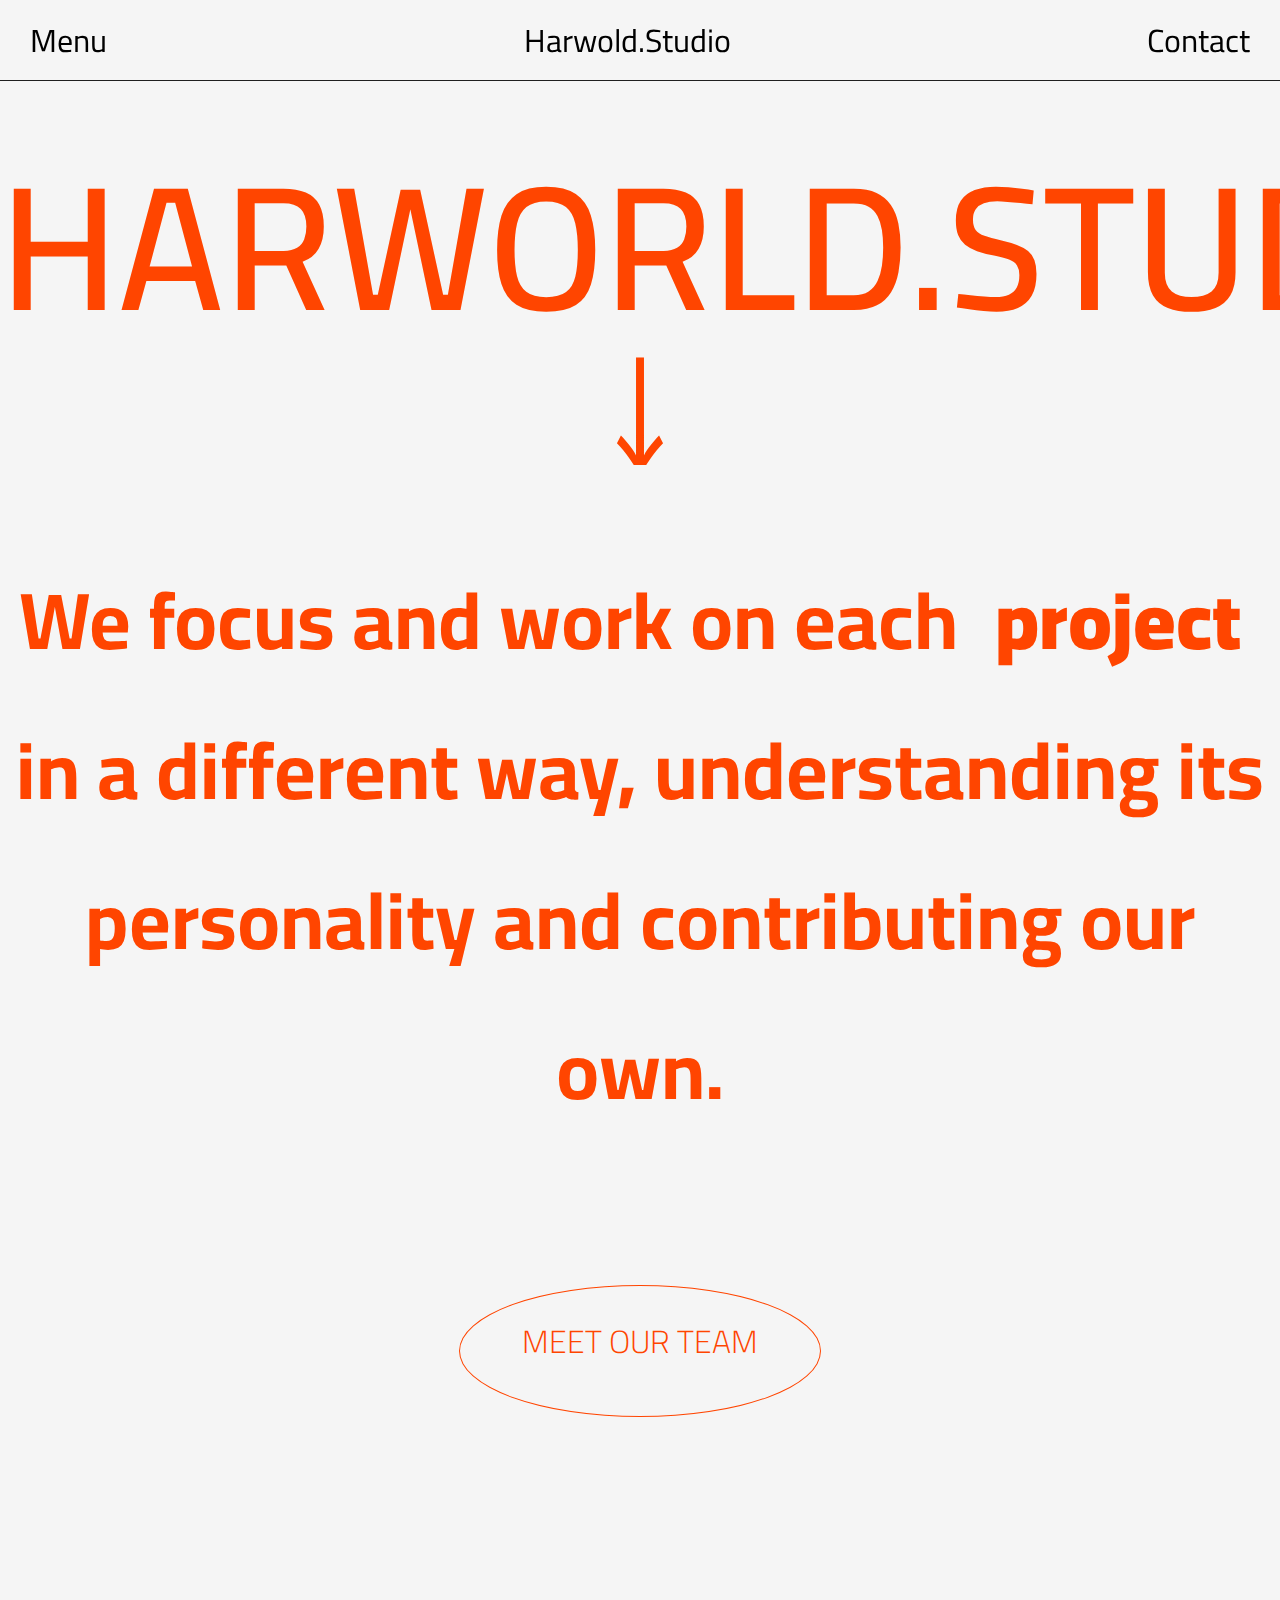
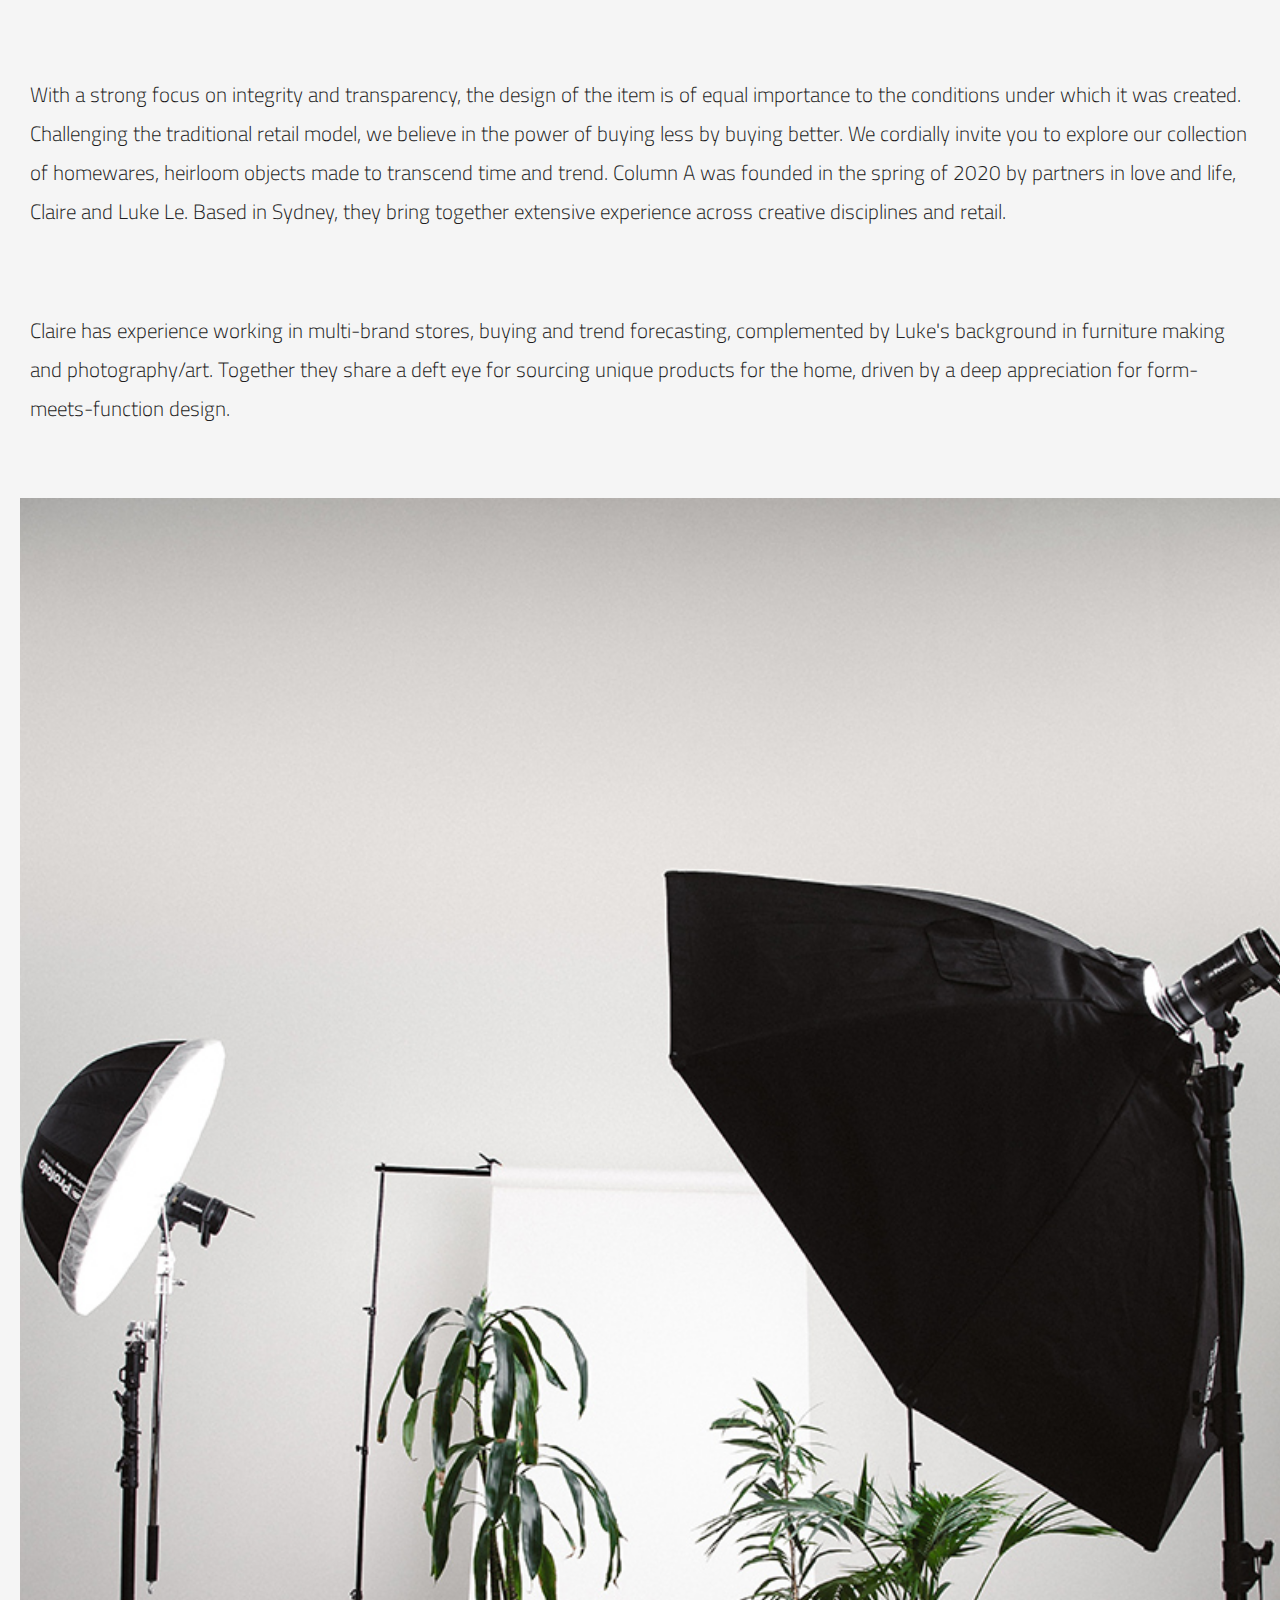
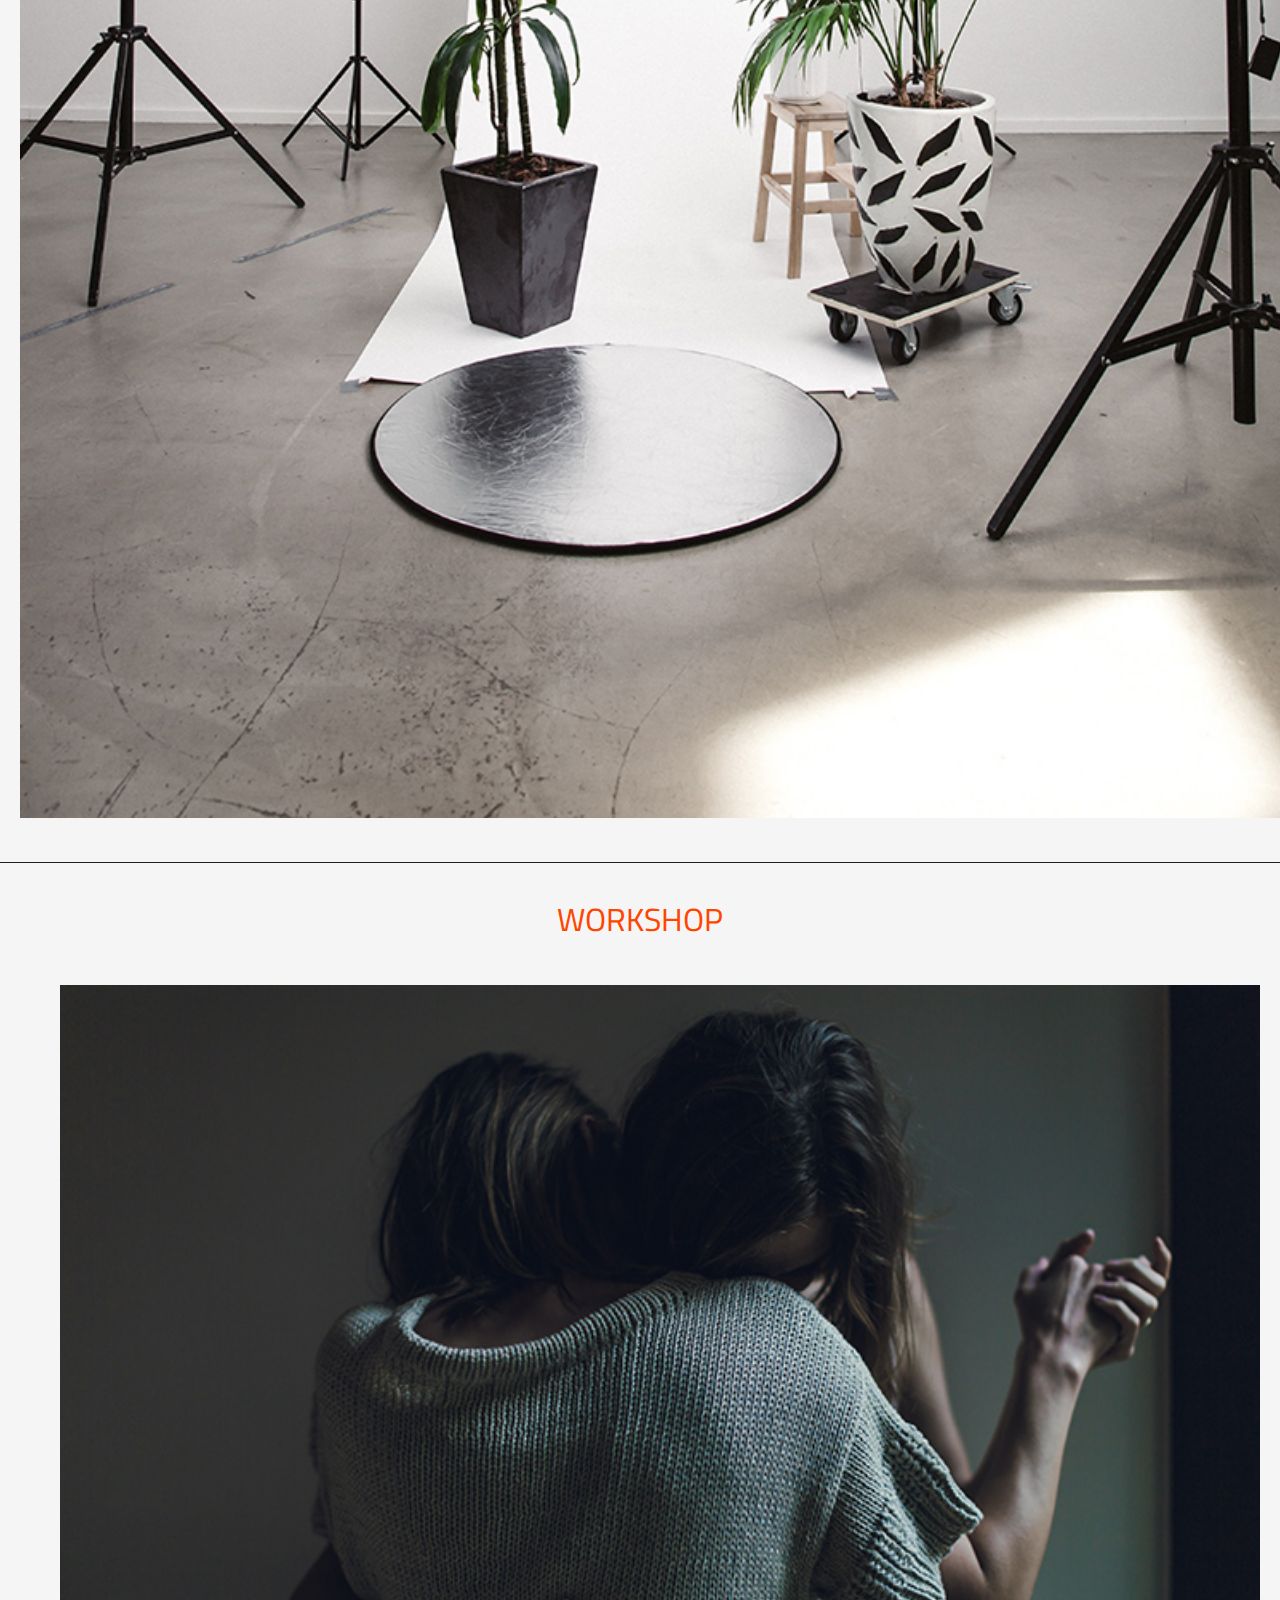
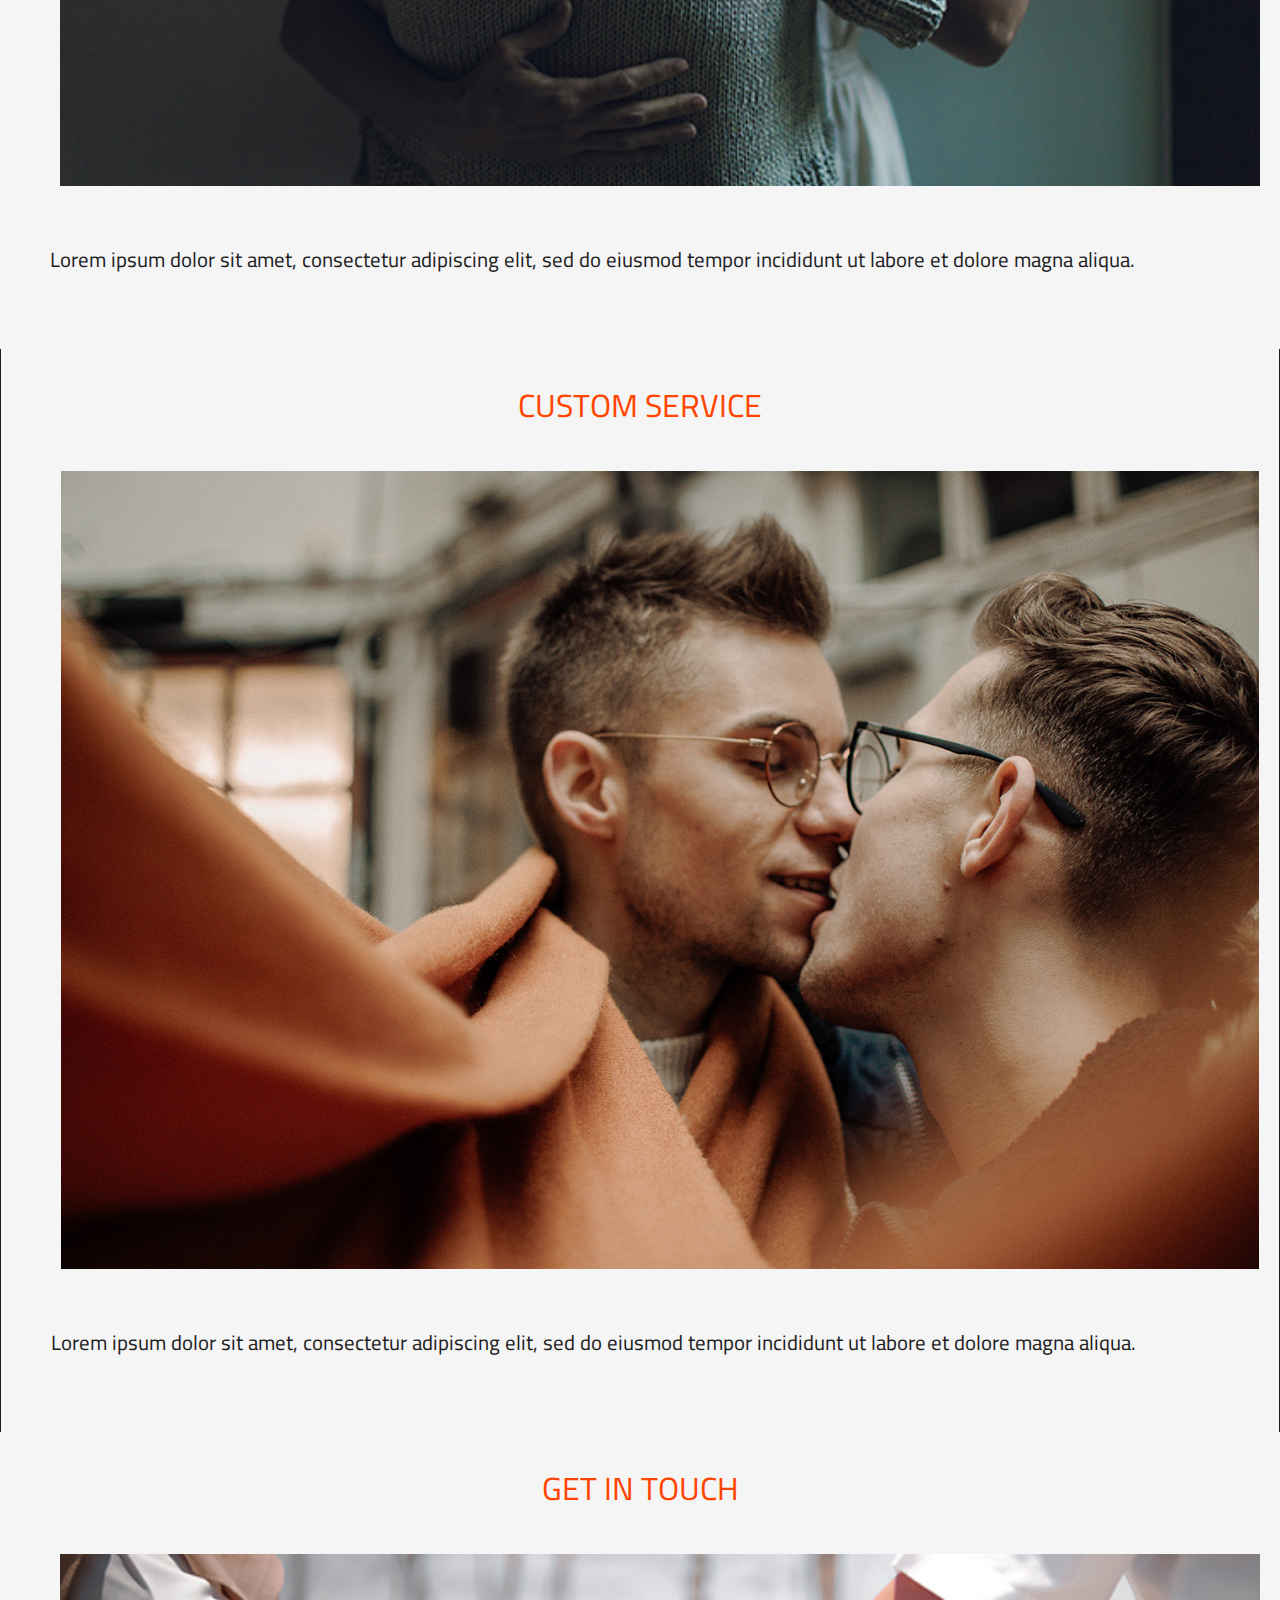
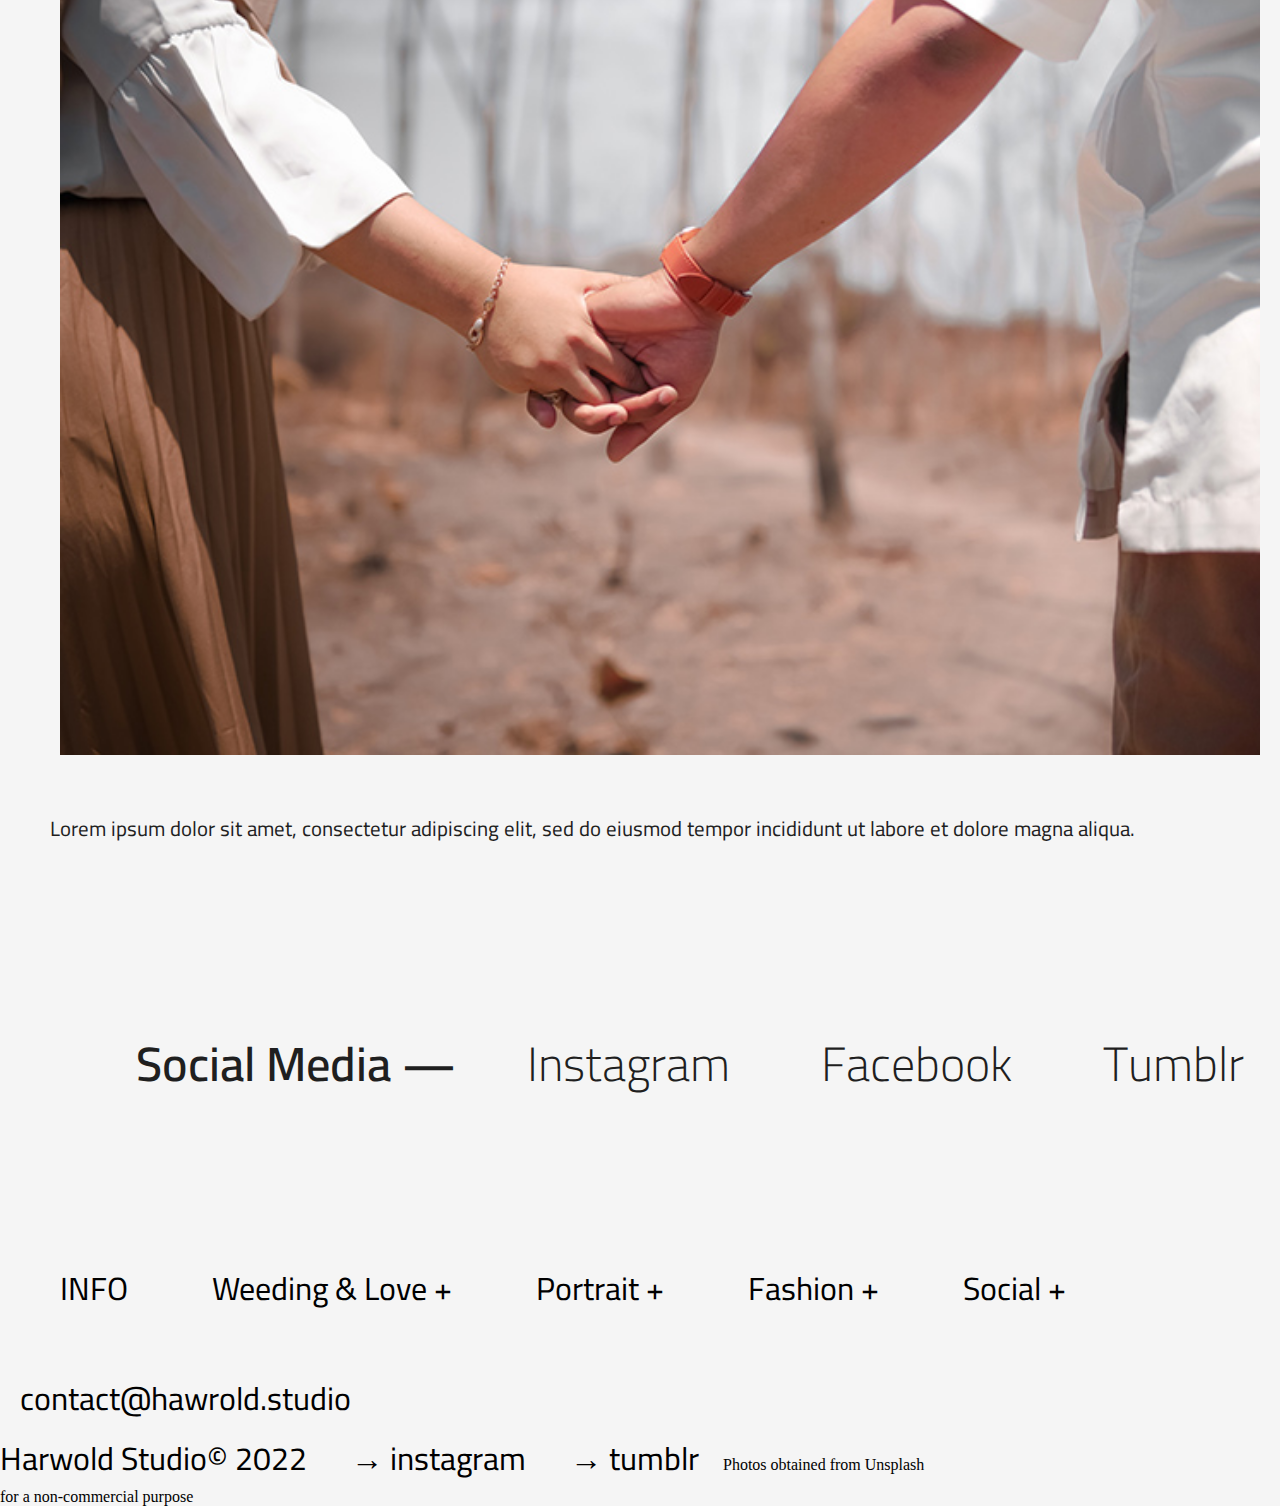
==== commit 3c392f13: "fusion de segunda entrega con el main" ====
--- a/index.html
+++ b/index.html
@@ -15,7 +15,7 @@
     <title>Inicio</title>
 </head>
 
-<body class="bodymedidas">
+<body>
     <header>
         <nav>
             <ul class="ulmenu">
@@ -25,70 +25,67 @@
             </ul>
         </nav>
     </header>
-    <main>
-        <section class="section1">
-            <video class="conteiner-fluid" src="img/index/pexels-cottonbro-5494004.mp4" autoplay muted loop></video>
-            <div>
-                <marquee width="100%" scrolldelay="120" scrollamount="20" direction="left" loop="-1"> NEW WORKSHOP / NEW
-                    WORKSHOP / NEW WORKSHOP / NEW WORKSHOP / NEW WORKSHOP / NEW WORKSHOP / NEW WORKSHOP /</marquee>
+    <main class="section1">
+        <div class="">
+            <h5 class="centrado-color ">HARWORLD.STUDIO<!--<p class="p-index">- PASSIONATE PHOTOGRAPHERS -</p>--></h5>
+            <h3 class="centrado-2">￬</h3>
+            <video class="conteiner video-index" src="img/index/pexels-cottonbro-5494004.mp4" autoplay muted
+                loop></video>
+        </div>
+    </main>
+    <section>
+        <div class="container text-center">
+            <h2 class="h2">We focus and work on each <a class="h2 h2-linea"
+                    href="menu.html"><strong>project</strong></a> in a different way, understanding its personality and
+                contributing our own.</h2>
+        </div>
+        <div class="text-center meet-caja">
+            <a class="meet" href="info.html"> MEET OUR TEAM </a>
+        </div>
+        <div class=" container-fluid row d-flex justify-content-center">
+            <div class=" col-sm">
+                <p class="text1">With a strong focus on integrity and transparency, the design of the item is of equal importance to the conditions under which it was created.
+
+                    Challenging the traditional retail model, we believe in the power of buying less by buying better. We cordially invite you to explore our collection of homewares, heirloom objects made to transcend time and trend.
+                    
+                    Column A was founded in the spring of 2020 by partners in love and life, Claire and Luke Le. Based in Sydney, they bring together extensive experience across creative disciplines and retail.</p>
             </div>
-            <h1>
-                <span>People say:</span>
-                <span>the photos don't lie, <strong>OUR DOES</strong>.</span>
-            </h1>
-            <!--<h1>
-                <span class="p-atributo"> (David Lachapelle)</span>
-            </h1>-->
-
-        </section>
-        <section class="pt pb grid-container2">
-            <div>
-                <h4>Harwold Studio 2010</h4>
+            <div class="col-sm">
+                <p class="text1"> Claire has experience working in multi-brand stores, buying and trend forecasting, complemented by Luke's background in furniture making and photography/art. Together they share a deft eye for sourcing unique products for the home, driven by a deep appreciation for form-meets-function design.</p>
             </div>
-            <div class="description">
-                <p>Uclés is a small municipality that dates from the prehistoric period and still bears visible traces
-                    of its Roman (), Visigothic (), Arab () and Christian () past.
-
-                    The first impression of Uclés is obtained from the hill known as Cerro del Portillo, from where we
-                    can look across to the monumental hilltop opposite and the buildings that speak of the town’s
-                    history.<p> On the left, to the north, is the monastery that crowns the complex, followed by the
-                        Pontido and Palomar towers, which are connected by a bridge and a stretch of the old fortified
-                        wall.</p>
-
-                    <p>With its wealth of historical remains, tranquil natural surroundings and friendly people, our
-                        town has a unique charm that invites visitors to stroll through the streets, enjoy the fine
-                        cuisine and stay at one of the local establishments. And as the final touch to the whole
-                        experience, a tour of the monastery.</p>
-
-                    <p>Welcome to Uclés. We hope you enjoy your stay hola!bye bye</p>
-                </p>
-            </div>
-        </section>
-    </main>
-    <div class="container-fluid cont-index">
-        <div class="card card1">
-            <img src="img/love/carly-rae-hobbins-zNHOIzjJiyA-unsplash.jpg" class="card-img-top imgcard" alt="...">
-            <div class="card-body">
-                <p class="card-text">↗↗ Art advisory services
-                    Identity for Cornelia Svedman﻿</p>
-            </div>
-        </div>
-        <div class="card card1">
-            <img src="img/love/carly-rae-hobbins-zNHOIzjJiyA-unsplash.jpg" class="card-img-top" alt="...">
-            <div class="card-body">
-                <p class="card-text">Some quick example text to build on the card title and make up the bulk of the
-                    card's content.</p>
-            </div>
-        </div>
-        <div class="card card1">
-            <img src="img/love/carly-rae-hobbins-zNHOIzjJiyA-unsplash.jpg" class="card-img-top" alt="...">
-            <div class="card-body">
-                <p class="card-text">Some quick example text to build on the card title and make up the bulk of the
-                    card's content.</p>
+            <div class="col-sm ">
+                <img class="colfa2 imgcard imagen" src="img/index/krists-luhaers-YhC216tAYAg-unsplash.jpg">
             </div>
         </div>
 
-    </div>
+        <div class=" container-fluid linea row d-flex justify-content-center">
+            <div class=" col-sm text-center2">
+                <h3 class="h3-index">WORKSHOP</h3>
+                <img class="colfa2 imgcard imagen" src="img/index/matthew-henry-HIDx1jXz8tA-unsplash.jpg">
+                <p class="card-text">Lorem ipsum dolor sit amet, consectetur adipiscing elit, sed do eiusmod tempor incididunt ut labore et dolore magna aliqua.</p>
+            </div>
+            <div class="linea-der col-sm text-center2">
+                <h3 class="h3-index">CUSTOM SERVICE</h3>
+                <img class="colfa2 imgcard imagen" src="img/love/Liubov-ilchuk3.jpg">
+                <p class="card-text">Lorem ipsum dolor sit amet, consectetur adipiscing elit, sed do eiusmod tempor incididunt ut labore et dolore magna aliqua.</p>
+            </div>
+            <div class="col-sm text-center2">
+                <h3 class="h3-index">GET IN TOUCH</h3>
+                <img class="colfa2 imgcard imagen" src="img/index/imam-muhaimin-UUACBQP62xw-unsplash.jpg">
+                <p class="card-text">Lorem ipsum dolor sit amet, consectetur adipiscing elit, sed do eiusmod tempor incididunt ut labore et dolore magna aliqua.</p>
+            </div>
+        </div>
+        <div class=" container-fluid row d-flex justify-content-center">
+                <h4 class="redes-index">Social Media —
+                    <a class="h4-index"
+                    href="https://www.instagram.com/tammose/">Instagram</a>
+                    <a class="h4-index"
+                    href="https://www.instagram.com/tammose/">Facebook</a>
+                    <a class="h4-index"
+                    href="https://www.instagram.com/tammose/">Tumblr</a>
+                    </h4>
+        </div>
+    </section>
     <div>
         <ul class="list-group list-group-flush ullista">
             <li class="list-group-item marcolor"><a class="alista" href="info.html">INFO</a></li>
@@ -98,26 +95,6 @@
             <li class="list-group-item marcolor"><a class="alista" href="social.html">Social +</a></li>
         </ul>
     </div>
-    <!--<footer id="footer">
-        <div>
-            <ul>
-                <ol><a class="col col3" href="mailto:contact@rhawrold.studio">contact@hawrold.studio</a></ol>
-                <ol class="col">Hawrold Studio© 2022</ol>
-            </ul>
-        </div>
-        <div>
-            <ul>
-                <ol><a class="col col3" href="https://www.instagram.com/tammose/">→ instagram</a></ol>
-                <ol><a class="col col3" href="https://www.behance.net/tamose">→ tumblr</a></ol>
-            </ul>
-        </div>
-        <div>
-            <ul>
-                <p class="col col2">Photos obtained from Unsplash
-                    for a non-commercial purpose</p>
-            </ul>
-        </div>
-</footer>-->
     <footer>
         <div class="conteiner-fluid">
             <nav class="navbar navbar-expand-lg navbar-light bg-light d-flex justify-content-between">
--- a/css/style.css
+++ b/css/style.css
@@ -68,12 +68,14 @@
     color: #1f1f1f;
     font-family: 'Cairo', sans-serif;
     font-size: 2rem;
+    
+    
+}
+
+.a {
+    color: orangered;
     padding-left: 20px;
     padding-right: 20px;
-}
-
-.a {
-    color: orangered;
 
 }
 
@@ -99,7 +101,182 @@
     height: auto;
 }
 
+
+/*---img INDEX2 ---*/
+
+.centrado-color {
+    color: orangered;
+    position: absolute;
+    text-align: center;
+    margin: 0;
+    padding: 0%;
+    width: 100%;
+    font-size: 11rem;
+    font-weight: 600;
+}
+
+.centrado-2 {
+    color: orangered;
+    position: absolute;
+    text-align: center;
+    bottom: 30px;
+    margin: 0;
+    padding: 0%;
+    width: 100%;
+    font-size: 8rem;
+    font-weight: 200;
+}
+
+
+main {
+    width: 100%;
+    position: relative;
+}
+
+.video-index {
+    padding: 0px;
+    margin-bottom: 30px;
+    margin-top: 155px;
+    width: 80%;
+    text-align: center;
+
+}
+
+.h2 {
+    width: 100%;
+    font-family: 'Cairo', sans-serif;
+    font-size: 4rem;
+    color: orangered;
+}
+
+.h2-linea:hover {
+    text-decoration-line: underline;
+    color: orangered;
+}
+
+.text-center {
+    text-align: center;
+    padding-top: 80px;
+    padding-bottom: 60px;
+
+}
+.text-center2 {
+    text-align: center;
+    padding: 40px;
+
+}
+
+.meet {
+    font-family: 'Cairo', sans-serif;
+    font-size: 2rem;
+    font-weight: 300;
+    color: orangered;
+    text-align: center;
+    width: 25%;
+    height: 100px;
+    border-radius: 50%;
+    border: 1px solid orangered;
+    background: whitesmoke;
+    padding-top: 25px;
+
+
+}
+
+.meet-caja {
+    width: 100%;
+    height: 300px;
+    display: flex;
+    align-content: center;
+    justify-content: center;
+}
+
+.meet:hover {
+    font-weight: 400;
+    color: orangered;
+    border: 2px solid orangered;
+}
+
+.p-index{
+    font-size: 2rem;
+    font-weight: 300;
+    
+}
+
+.linea{
+    border-top: 1px solid #1f1f1f;
+    width: 100%;
+    padding: 0%;
+    
+}
+
+.linea-der{
+    border-right: 1px solid #1f1f1f;
+    border-left: 1px solid #1f1f1f;
+}
+
+.colfa2 {
+    padding: 20px;
+    margin: 0;
+
+}
+.h3-index{
+    width: 100%;
+    height: auto;
+    margin: 0px;
+    padding-bottom: 30px;
+    text-align: center;
+}
+
+.redes-index{
+    width: 100%;
+    height: auto;
+    margin: 0px;
+    padding-top: 100px;
+    padding-bottom: 100px;
+    text-align: center;
+}
+
+.card-text {
+    font-family: 'Cairo', sans-serif;
+    font-weight: 400;
+    font-size: 1.3rem;
+    color: #1f1f1f;
+    text-align: left;
+    padding: 10px;
+}
+
+.text1 {
+    font-family: 'Cairo', sans-serif;
+    font-weight: 300;
+    font-size: 1.3rem;
+    color: #1f1f1f;
+    text-align: left;
+    padding: 30px;
+}
+
+.imgcard {
+    width: 100%;
+    height: auto;
+    object-fit: cover;
+    padding-bottom: 40px;
+}
+
+.h4-index{
+    font-family: 'Cairo', sans-serif;
+    font-weight: 300;
+    font-size: 3rem;
+    color: #1f1f1f;
+    padding-left: 60px;
+    text-align: left;
+    margin: 0;
+}
+
+
+
 /*---img INDEX ---*/
+
+
+
 
 main {
     width: 100%;
@@ -125,7 +302,7 @@
     color: #1f1f1f;
     color: orangered;
     font-weight: 500;
-    font-size: 7rem;
+    font-size: 6rem;
     line-height: 120px;
     text-align: center;
     padding: 60px;
@@ -136,38 +313,11 @@
     font-size: 3rem;
 }
 
-
-marquee {
-    width: 100%;
-    height: auto;
-    font-weight: 100;
-    font-size: 3rem;
-    color: orangered;
-    color: #1f1f1f;
-    background-color: orangered;
-    /*background-color: yellow;*/
-    background-color: whitesmoke;
-    font-family: 'Cairo', sans-serif;
-    border-bottom: 1px solid #1f1f1f;
+.section2 {
+    width: 100%;
     border-top: 1px solid #1f1f1f;
-    display: flex;
-    justify-content: end;
-    margin-top: 0px;
-
-
-}
-
-.section2 {
-    width: 100%;
-    border-top: 1px solid #1f1f1f;
-
-
-}
-
-.grid-container2 {
-    display: grid;
-    grid-template-columns: repeat(2, 1fr);
-    grid-auto-rows: 1200px;
+
+
 }
 
 
@@ -204,12 +354,7 @@
 
 }
 
-.card-text {
-    font-family: 'Cairo', sans-serif;
-    font-weight: 600;
-    font-size: 1.1rem;
-    color: whitesmoke;
-}
+
 
 
 .card1 {
@@ -223,16 +368,17 @@
     border-radius: 0%;
 }
 
-.imgcard {
-    text-justify: center;
-    object-fit: cover;
-
-
-}
+
 
 
 
 /*------ MENU ------*/
+
+.medidasbody{
+    width: 100%;
+    height: 100%;
+    overflow: hidden;
+}
 
 #ol {
     border-bottom: 1px solid #1f1f1f;
@@ -247,7 +393,7 @@
 
 .ulol {
     width: 100%;
-    padding-top: 10%;
+    padding-top: 5%;
 }
 
 .input {
@@ -280,6 +426,87 @@
 
 .alista:hover {
     color: orangered
+}
+
+.info-img{
+    width: 100%;   
+    
+}
+.menu-info{
+    width: 20%;
+    display: none;
+}
+.info-img:hover>.menu-info{
+    display:inline;
+    padding-left: 400px;
+    position: absolute;
+    width: 15%;
+    
+}
+
+.love-img{
+    width: 100%;   
+    
+}
+.menu-love{
+    width: 20%;
+    display: none;
+}
+.love-img:hover>.menu-love{
+    display:inline;
+    padding-left: 250px;
+    position: absolute;
+    width: 15%;
+    
+}
+
+.port-img{
+    width: 100%;   
+    
+}
+.menu-port{
+    width: 20%;
+    display: none;
+}
+.port-img:hover>.menu-port{
+    display:inline;
+    padding-left: 300px;
+    position: absolute;
+    width: 15%;
+    
+}
+
+.fash-img{
+    width: 100%;   
+    
+}
+.menu-fash{
+    width: 20%;
+    display: none;
+    
+}
+.fash-img:hover>.menu-fash{
+    display:inline;
+    padding-left: 300px;
+    position: absolute;
+    width: 15%;
+    
+}
+
+.soc-img{
+    width: 1000%;   
+    
+}
+.menu-soc{
+    width: 20%;
+    display: none;
+}
+.soc-img:hover>.menu-soc{
+    display:inline;
+    padding-left: 300px;
+    position: absolute;
+    width: 15%;
+    
 }
 
 /*--- INFO ---*/
@@ -405,29 +632,11 @@
     display: block;
     width: 100%;
     height: auto;
-    overflow: hidden;
     /*display: flex;
     flex-direction: column;*/
 }
 
-h2 {
-    width: 100%;
-    height: auto;
-    position: relative;
-    margin-top: 0px;
-    padding-top: 50px;
-    padding-bottom: 30px;
-    border-top: 1px solid #1f1f1f;
-
-    color: orangered;
-    /*color: yellow;*/
-    -webkit-text-stroke: 0.75px #1f1f1f;
-    font-family: 'Cairo', sans-serif;
-    font-weight: 500;
-    font-size: 6.5rem;
-    text-align: center;
-    line-height: 120px;
-}
+
 
 .grid-container {
     display: grid;
@@ -602,8 +811,23 @@
 
 
 
+
+
+
+
+
+
+
+
+
+
 /*-----------------------------------*/
 /*---- RESPONSIVE (AYUDAME JEBUS)----*/
+
+
+
+
+
 
 @media(min-width: 320px) {
 
@@ -629,9 +853,71 @@
 
     /*--INDEX---*/
 
-    marquee {
+
+    .centrado-color {
+
+        margin: 0;
+        padding: 0%;
+        width: 100%;
+        font-size: 2.6rem;
+    }
+
+    .centrado-2 {
+
+        bottom: 20px;
+        margin: 0;
+        padding: 0%;
+        width: 100%;
+        font-size: 5rem;
+        font-weight: 200;
+    }
+
+
+    .video-index {
+        padding: 0px;
+        margin-bottom: 30px;
+        margin-top: 120px;
+        width: 80%;
+        text-align: center;
+    }
+
+    .h2 {
+        font-family: 'Cairo', sans-serif;
+        font-size: 2rem;
+        color: orangered;
+    }
+
+    .p-index{
+        font-size: 1rem;
+        font-weight: 300;
+        
+    }
+
+
+    .meet {
         font-size: 1.5rem;
-    }
+        width: 55%;
+        height: 85px;
+        border-radius: 50%;
+        border: 1px solid orangered;
+        padding-top: 25px;
+    }
+    
+    .meet-caja {
+        width: 100%;
+        height: 235px;
+    }
+
+    .h4-index{
+        font-size: 1.8rem;
+    }
+
+    .linea-der{
+        border-right: 0px solid #1f1f1f;
+        border-left: 0px solid #1f1f1f;
+    }
+
+
 
     .section2 {
         width: 100%;
@@ -640,11 +926,6 @@
 
     }
 
-    .grid-container2 {
-        display: grid;
-        grid-template-columns: repeat(1, 1fr);
-        grid-auto-rows: auto;
-    }
 
 
     .description {
@@ -701,6 +982,35 @@
         color: #1f1f1f;
         font-size: 1.2rem;
 
+    }
+    .info-img:hover>.menu-info{
+        display:none;
+        width: 15%;
+        
+    }
+    
+    .love-img:hover>.menu-love{
+        display:none;
+        width: 15%;
+        
+    }
+    .port-img:hover>.menu-port{
+        display:none;
+        width: 15%;
+        
+    }
+    
+    .fash-img:hover>.menu-fash{
+        display:none;
+        width: 15%;
+    
+        
+    }
+    
+    .soc-img:hover>.menu-soc{
+        display:none;
+        width: 15%;
+        
     }
 
 
@@ -874,6 +1184,12 @@
 
 }
 
+
+
+
+
+
+
 @media screen and (min-width: 768px) {
 
 
@@ -904,9 +1220,70 @@
 
     /*--INDEX---*/
 
-    marquee {
+
+    .centrado-color {
+        font-size: 5rem;
+    }
+
+    .centrado-2 {
+        bottom: 30px;
+        margin: 0;
+        padding: 0%;
+        width: 100%;
+        font-size: 8rem;
+        font-weight: 200;
+    }
+
+
+    main {
+        width: 100%;
+        overflow: hidden;
+        position: relative;
+    }
+
+    .video-index {
+        padding: 0px;
+        margin-bottom: 40px;
+        margin-top: 170px;
+        width: 80%;
+        text-align: center;
+    }
+
+    .h2 {
+        font-family: 'Cairo', sans-serif;
         font-size: 3rem;
-    }
+        color: orangered;
+    }
+
+    .p-index{
+        font-size: 2rem;
+        font-weight: 300;
+        
+    }
+
+    .meet {
+        font-size: 1.8rem;
+        width: 40%;
+        height: 100px;
+        border-radius: 50%;
+        border: 1px solid orangered;
+        padding-top: 25px;
+    }
+    
+    .meet-caja {
+        width: 100%;
+        height: 300px;
+    }
+
+    .h4-index{
+        font-size: 2rem;
+    }
+
+    .linea-der{
+        border-right: 1px solid #1f1f1f;
+        border-left: 1px solid #1f1f1f;
+    }
+
 
     .section2 {
         padding-top: 0px;
@@ -914,11 +1291,7 @@
 
     }
 
-    .grid-container2 {
-        display: grid;
-        grid-template-columns: repeat(2, 1fr);
-        grid-auto-rows: auto;
-    }
+
 
     .description {
         font-size: 1.2rem;
@@ -1032,7 +1405,7 @@
     /*--Wedding--*/
 
 
-    .grid-container {
+    /*--   .grid-container {
         display: grid;
         grid-template-columns: repeat(2, 1fr);
         grid-auto-rows: 490px;
@@ -1055,7 +1428,7 @@
         width: 100%;
         height: 85%;
         object-fit: cover;
-    }
+    }--*/
 
     h3 {
 
@@ -1094,7 +1467,7 @@
 
     }
 
-    .dentrodebox {
+    /*---   .dentrodebox {
         font-size: 3.8rem;
         width: 750px;
 
@@ -1104,7 +1477,7 @@
         padding-left: 0px;
         padding-right: 100px;
         width: 250px;
-    }
+    }--*/
 
     /*---FOOTER---*/
 
@@ -1125,6 +1498,13 @@
 
 
 
+
+
+
+
+
+
+
 @media screen and (min-width: 1200px) {
 
 
@@ -1154,9 +1534,73 @@
 
     /*--INDEX---*/
 
-    marquee {
-        font-size: 3rem;
-    }
+
+    .centrado-color {
+        font-size: 11rem;
+    }
+
+    .centrado-2 {
+
+        bottom: 30px;
+        margin: 0;
+        padding: 0%;
+        width: 100%;
+        font-size: 8rem;
+        font-weight: 200;
+    }
+
+
+    .video-index {
+        padding: 0px;
+        margin-bottom: 30px;
+        margin-top: 200px;
+        width: 80%;
+        text-align: center;
+    }
+
+    .h2 {
+        font-family: 'Cairo', sans-serif;
+        font-size: 5rem;
+        color: orangered;
+    }
+
+    .p-index{
+        font-size: 2rem;
+        font-weight: 300;
+        
+    }
+
+    .meet {
+        font-size: 2rem;
+        width: 25%;
+        height: 105px;
+        border-radius: 50%;
+        border: 1px solid orangered;
+        padding-top: 25px;
+    }
+    
+    .meet-caja {
+        width: 100%;
+        height: 300px;
+    }
+
+
+.h4-index{
+    font-family: 'Cairo', sans-serif;
+    font-weight: 300;
+    font-size: 3rem;
+    color: #1f1f1f;
+    padding-left: 60px;
+    text-align: left;
+    margin: 0;
+}
+
+.linea-der{
+    border-right: 1px solid #1f1f1f;
+    border-left: 1px solid #1f1f1f;
+}
+
+
 
     .section2 {
         padding-top: 0px;
@@ -1164,11 +1608,7 @@
 
     }
 
-    .grid-container2 {
-        display: grid;
-        grid-template-columns: repeat(2, 1fr);
-        grid-auto-rows: auto;
-    }
+
 
 
     .description {
@@ -1222,6 +1662,36 @@
         font-size: 2rem;
 
     }
+
+.info-img:hover>.menu-info{
+    display:inline;
+    width: 15%;
+    
+}
+
+.love-img:hover>.menu-love{
+    display:inline;
+    width: 15%;
+    
+}
+.port-img:hover>.menu-port{
+    display:inline;
+    width: 15%;
+    
+}
+
+.fash-img:hover>.menu-fash{
+    display:inline;
+    width: 15%;
+
+    
+}
+
+.soc-img:hover>.menu-soc{
+    display:inline;
+    width: 15%;
+    
+}
 
     /*------ INFO ------*/
 
@@ -1324,7 +1794,8 @@
         height: 85%;
         object-fit: cover;
     }
-    .caja{
+
+    .caja {
         text-align: center;
         justify-items: center;
     }
@@ -1352,8 +1823,8 @@
 
     form {
         font-size: 2rem;
-        
-        
+
+
     }
 
     .dentrodebox {
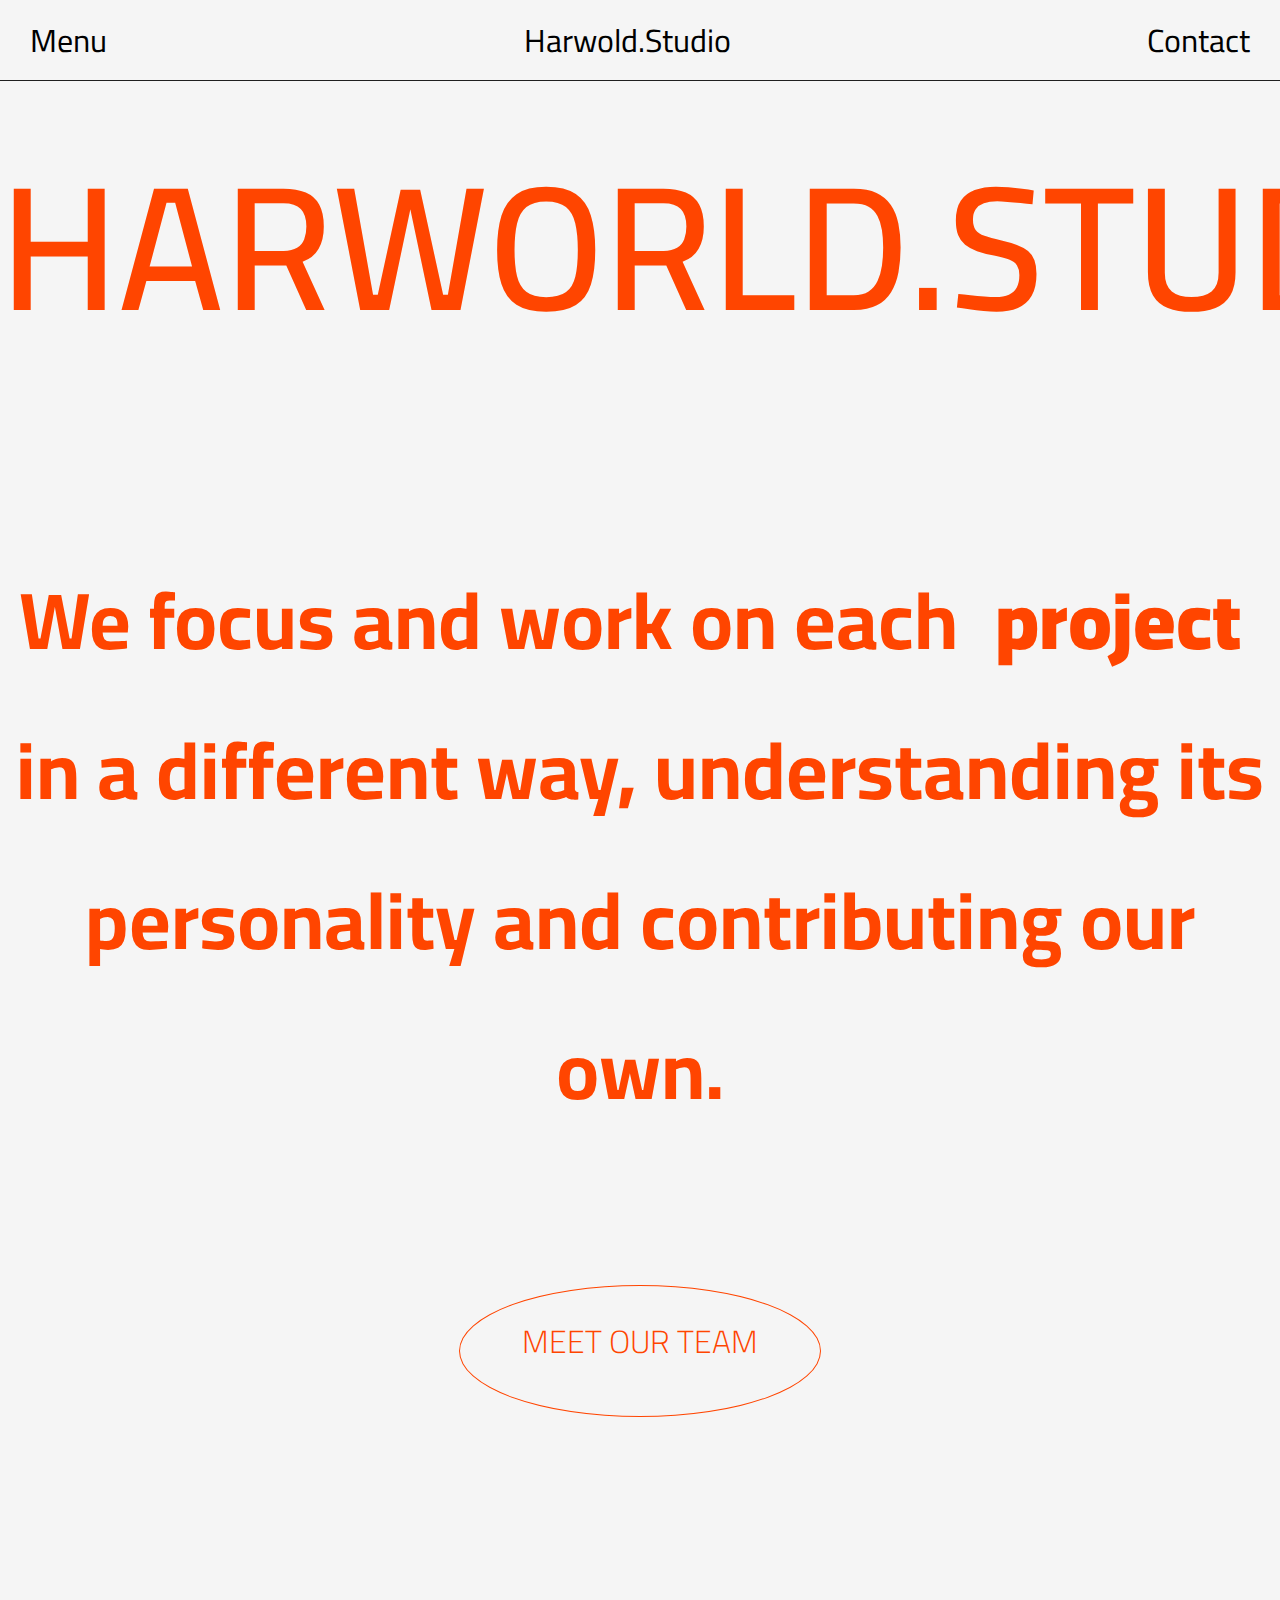
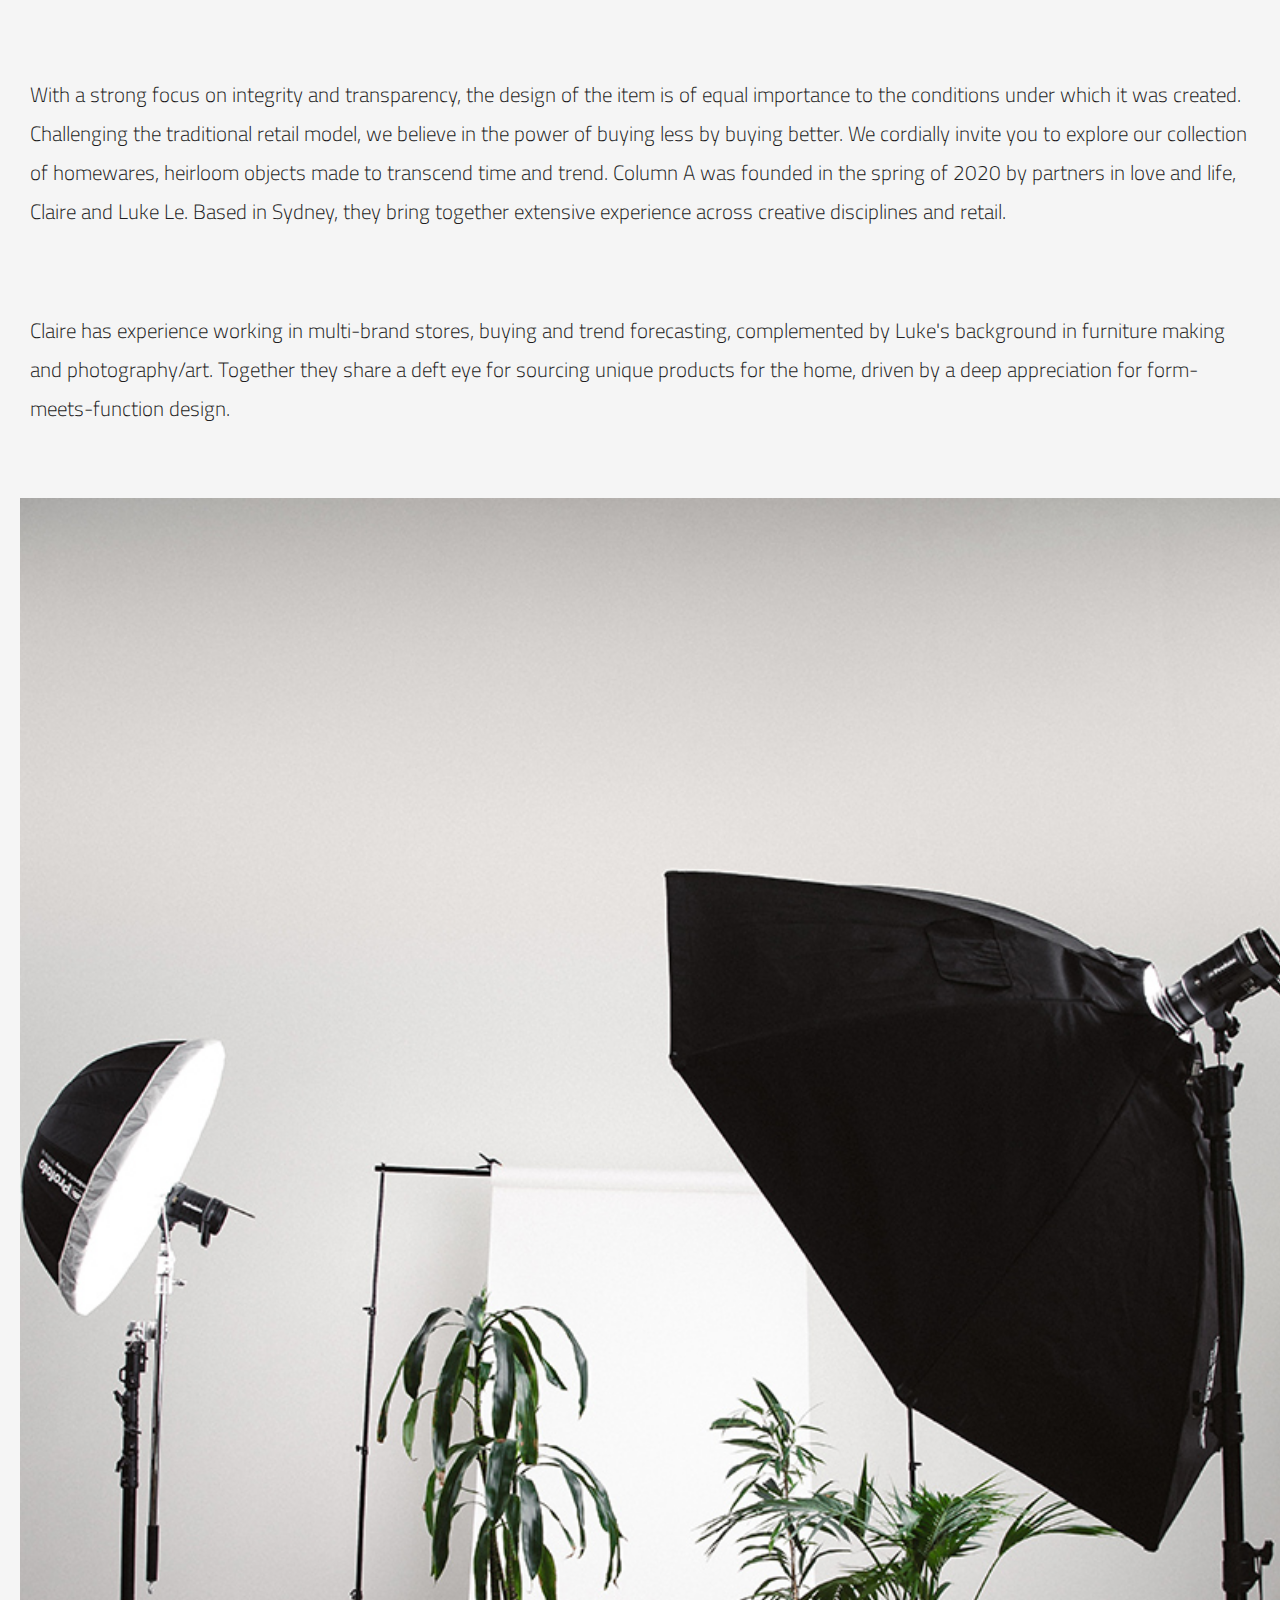
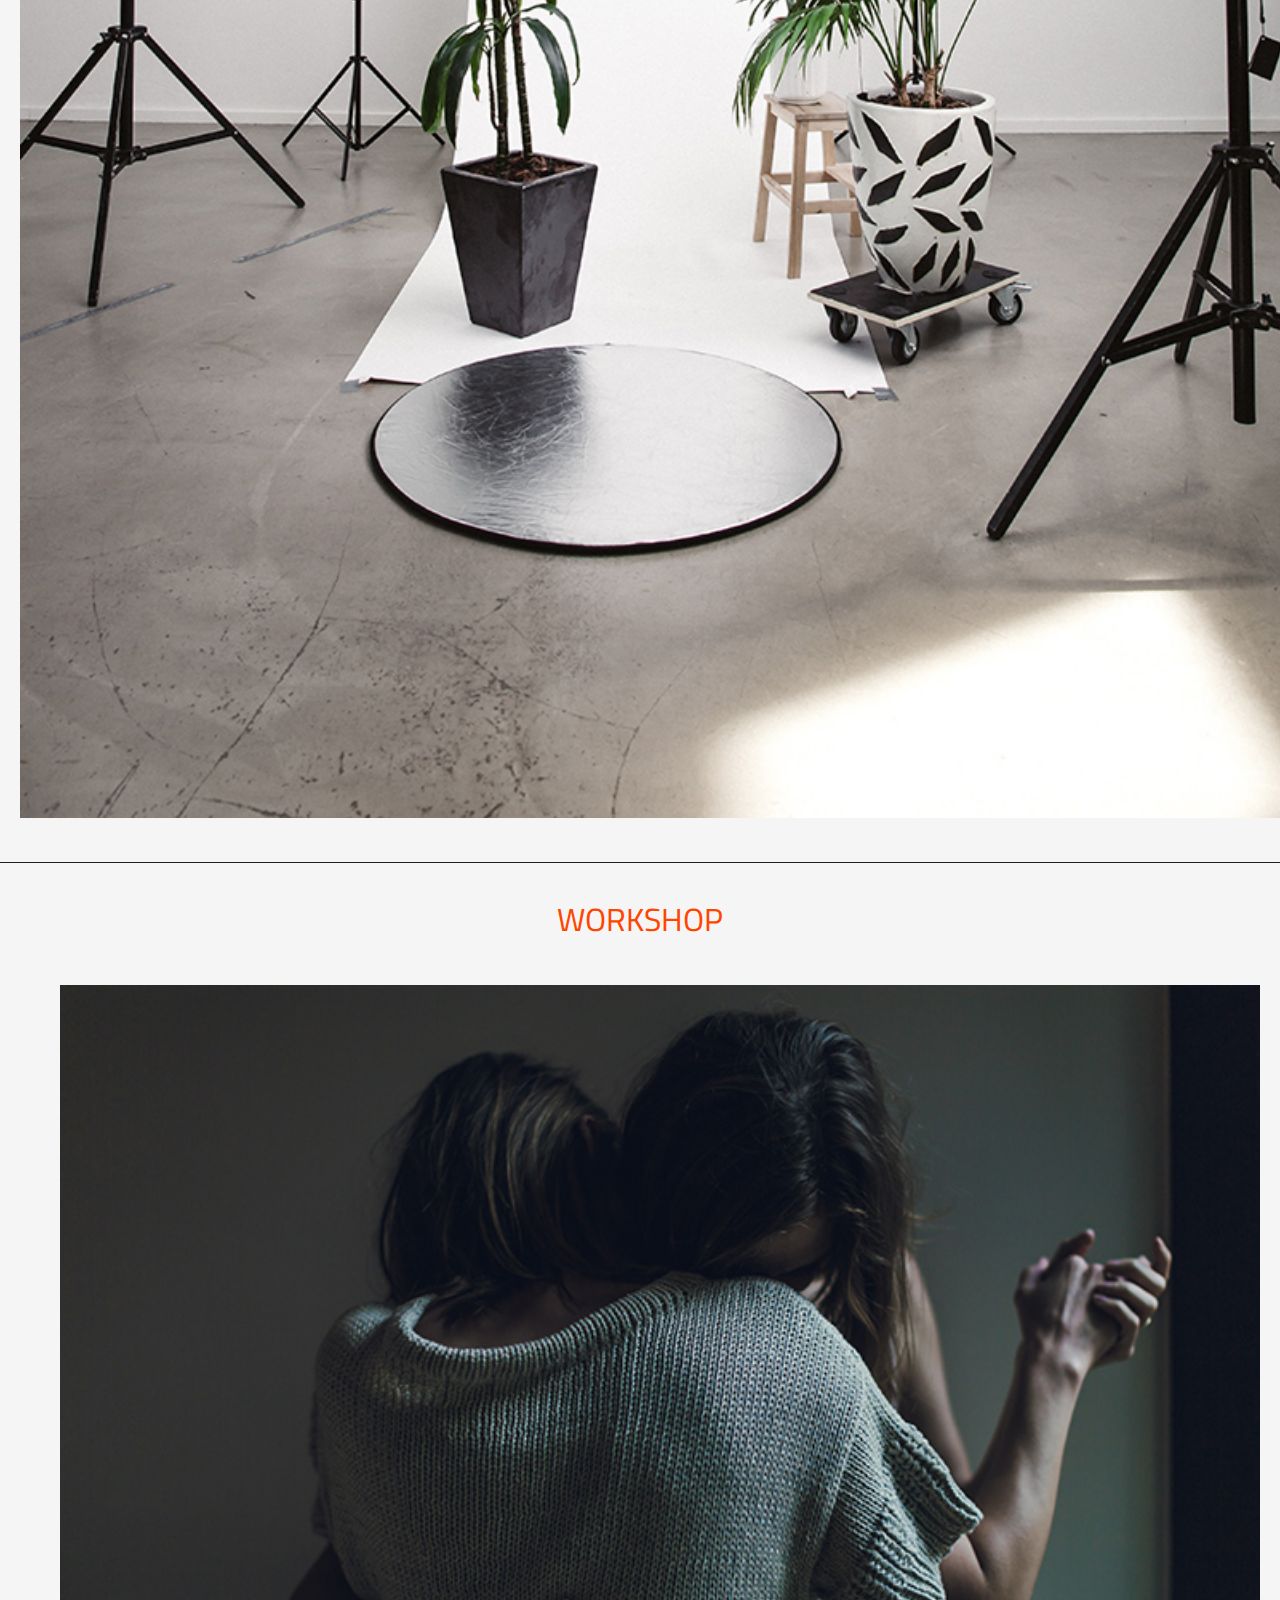
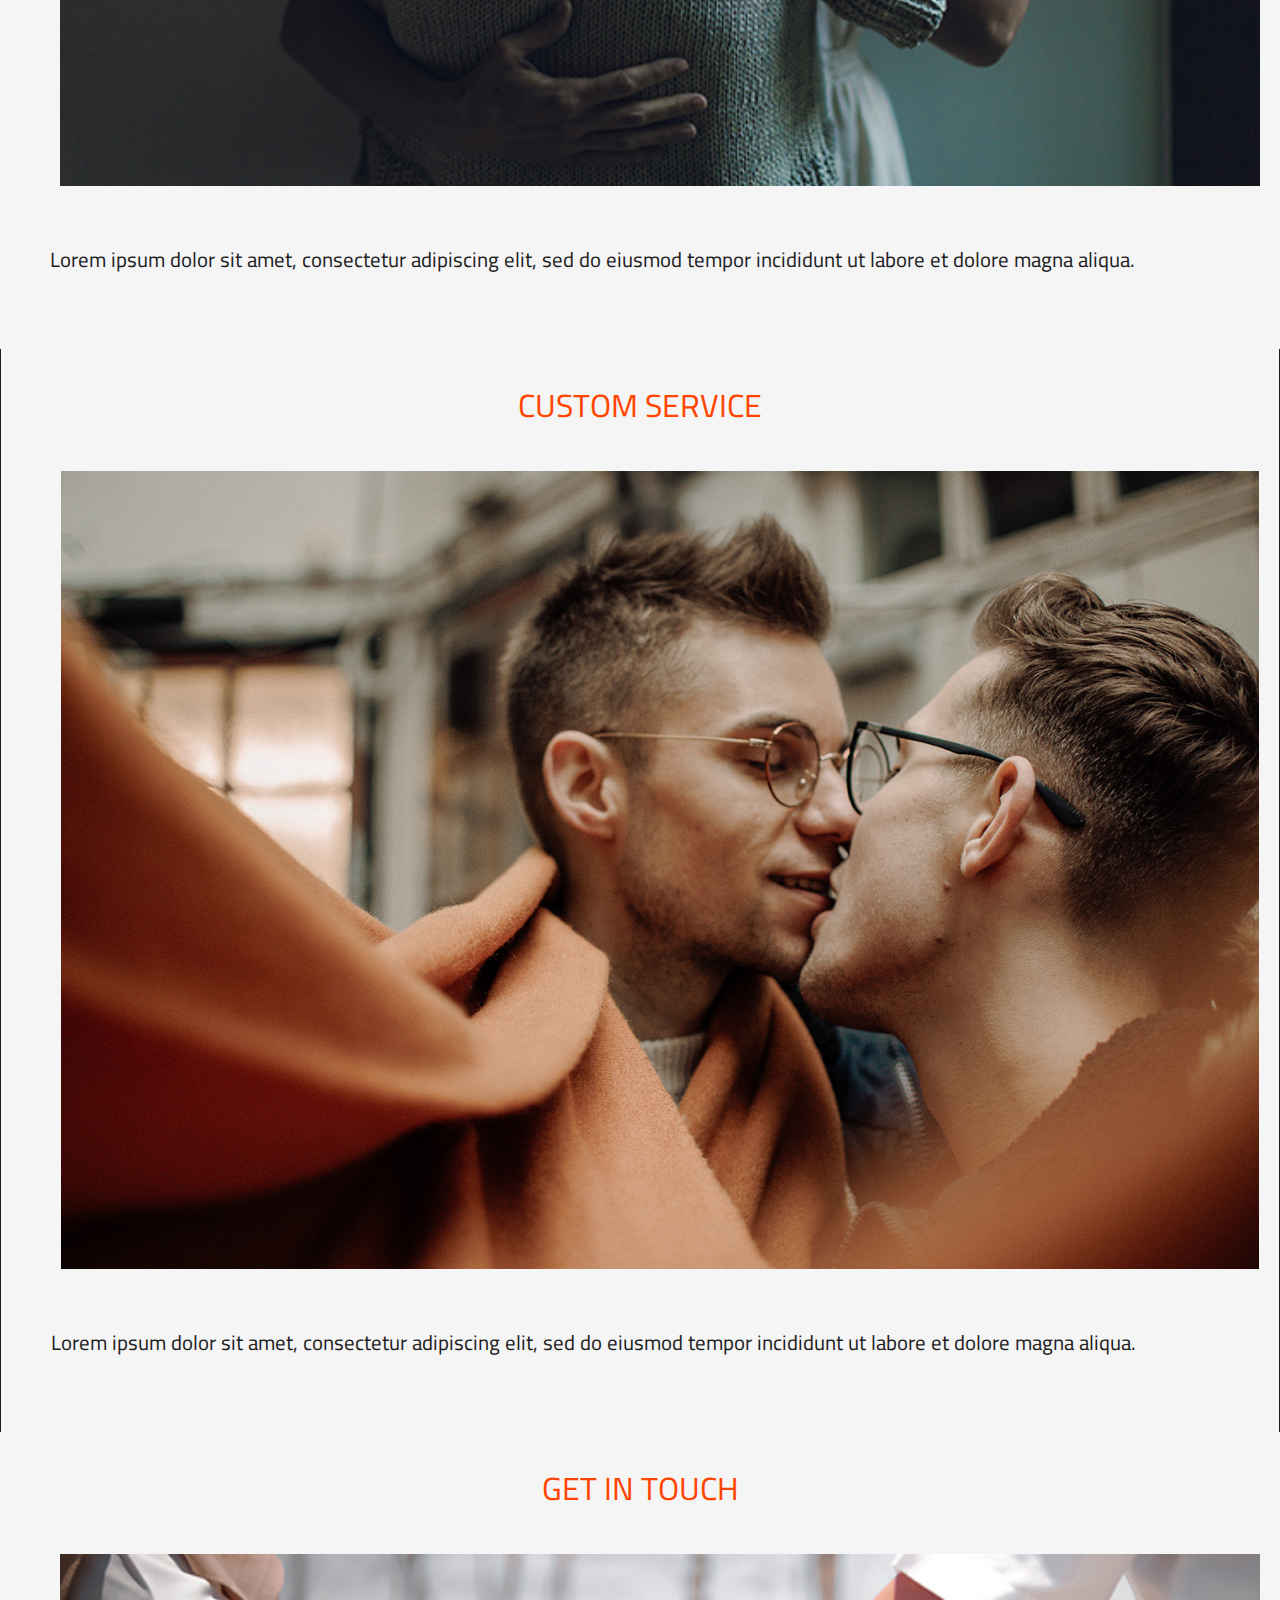
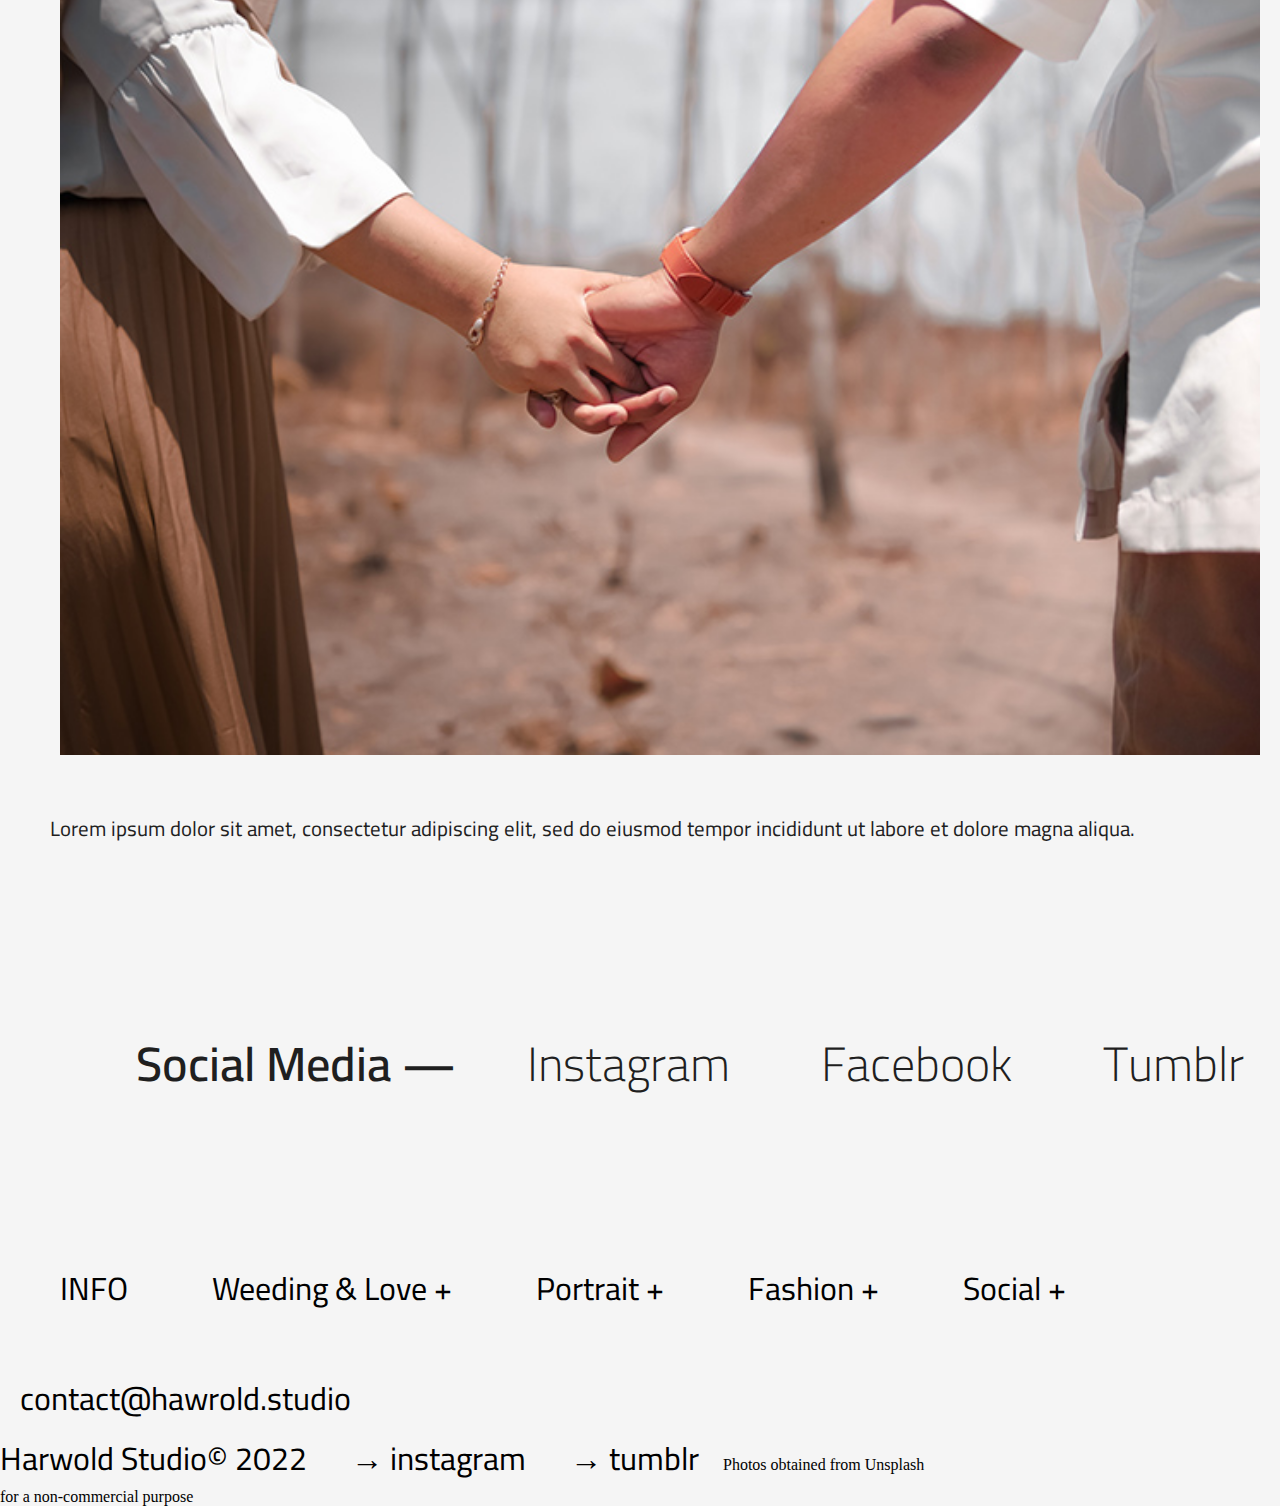
==== commit dc4761bd: "agregando sass" ====
--- a/index.html
+++ b/index.html
@@ -28,7 +28,6 @@
     <main class="section1">
         <div class="">
             <h5 class="centrado-color ">HARWORLD.STUDIO<!--<p class="p-index">- PASSIONATE PHOTOGRAPHERS -</p>--></h5>
-            <h3 class="centrado-2">￬</h3>
             <video class="conteiner video-index" src="img/index/pexels-cottonbro-5494004.mp4" autoplay muted
                 loop></video>
         </div>
--- a/css/style.css
+++ b/css/style.css
@@ -1,3 +1,4 @@
+
 * {
     margin: 0;
     padding: 0;
@@ -34,15 +35,24 @@
 header {
 
     width: auto;
-    height: 10%;
+    height: 30%;
     top: 0px;
     position: -webkit-sticky;
     /* Safari */
     position: sticky;
     z-index: 1;
-
-
-}
+    background-color: whitesmoke;
+    border-bottom: 1px solid #1f1f1f;
+}
+
+.fondo-menu{
+    background-color: orangered;
+}
+.fondo-info{
+    background-color: rgb(100, 100, 100);
+}
+
+
 
 /*.header{
 border-bottom: 1px solid black;
@@ -285,7 +295,6 @@
 
 .section1 {
 
-    border-top: 1px solid #1f1f1f;
     text-align: center;
 }
 
@@ -315,7 +324,6 @@
 
 .section2 {
     width: 100%;
-    border-top: 1px solid #1f1f1f;
 
 
 }
@@ -377,7 +385,7 @@
 .medidasbody{
     width: 100%;
     height: 100%;
-    overflow: hidden;
+    /*overflow: hidden;*/
 }
 
 #ol {
